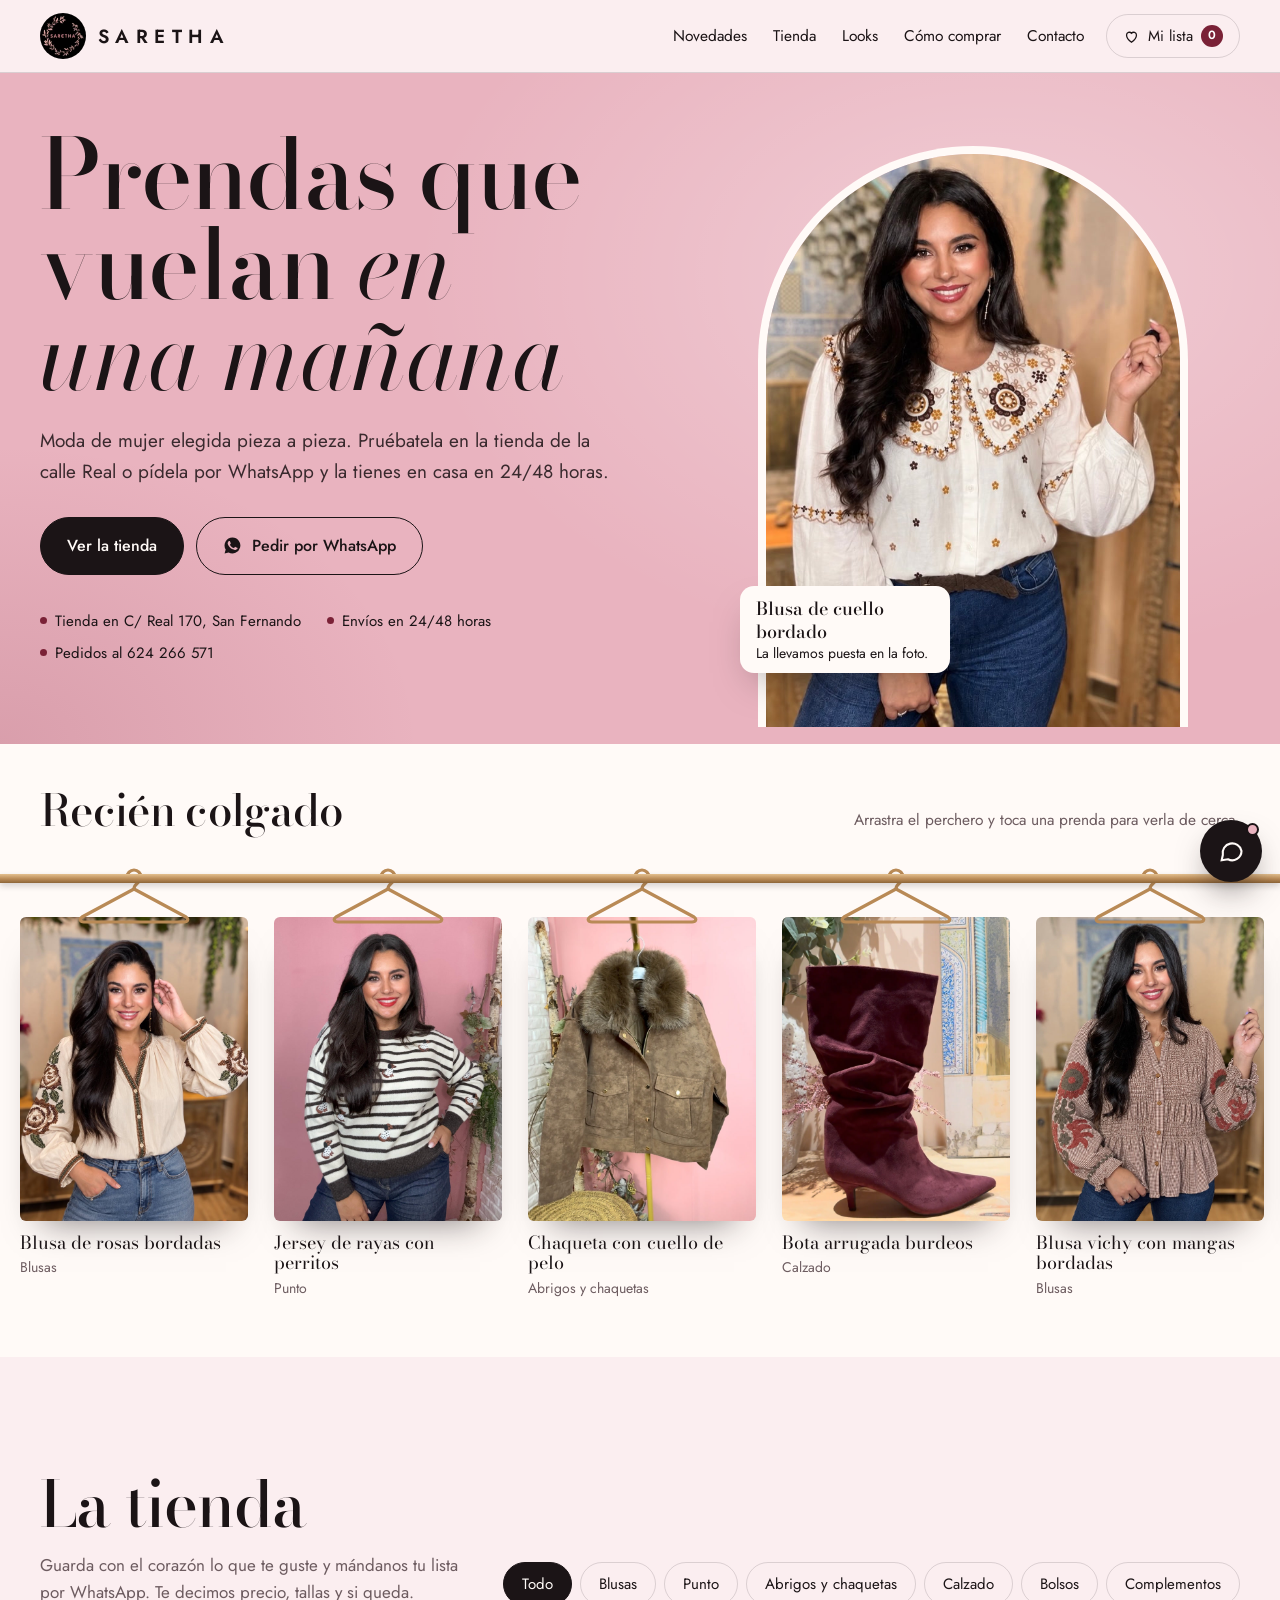
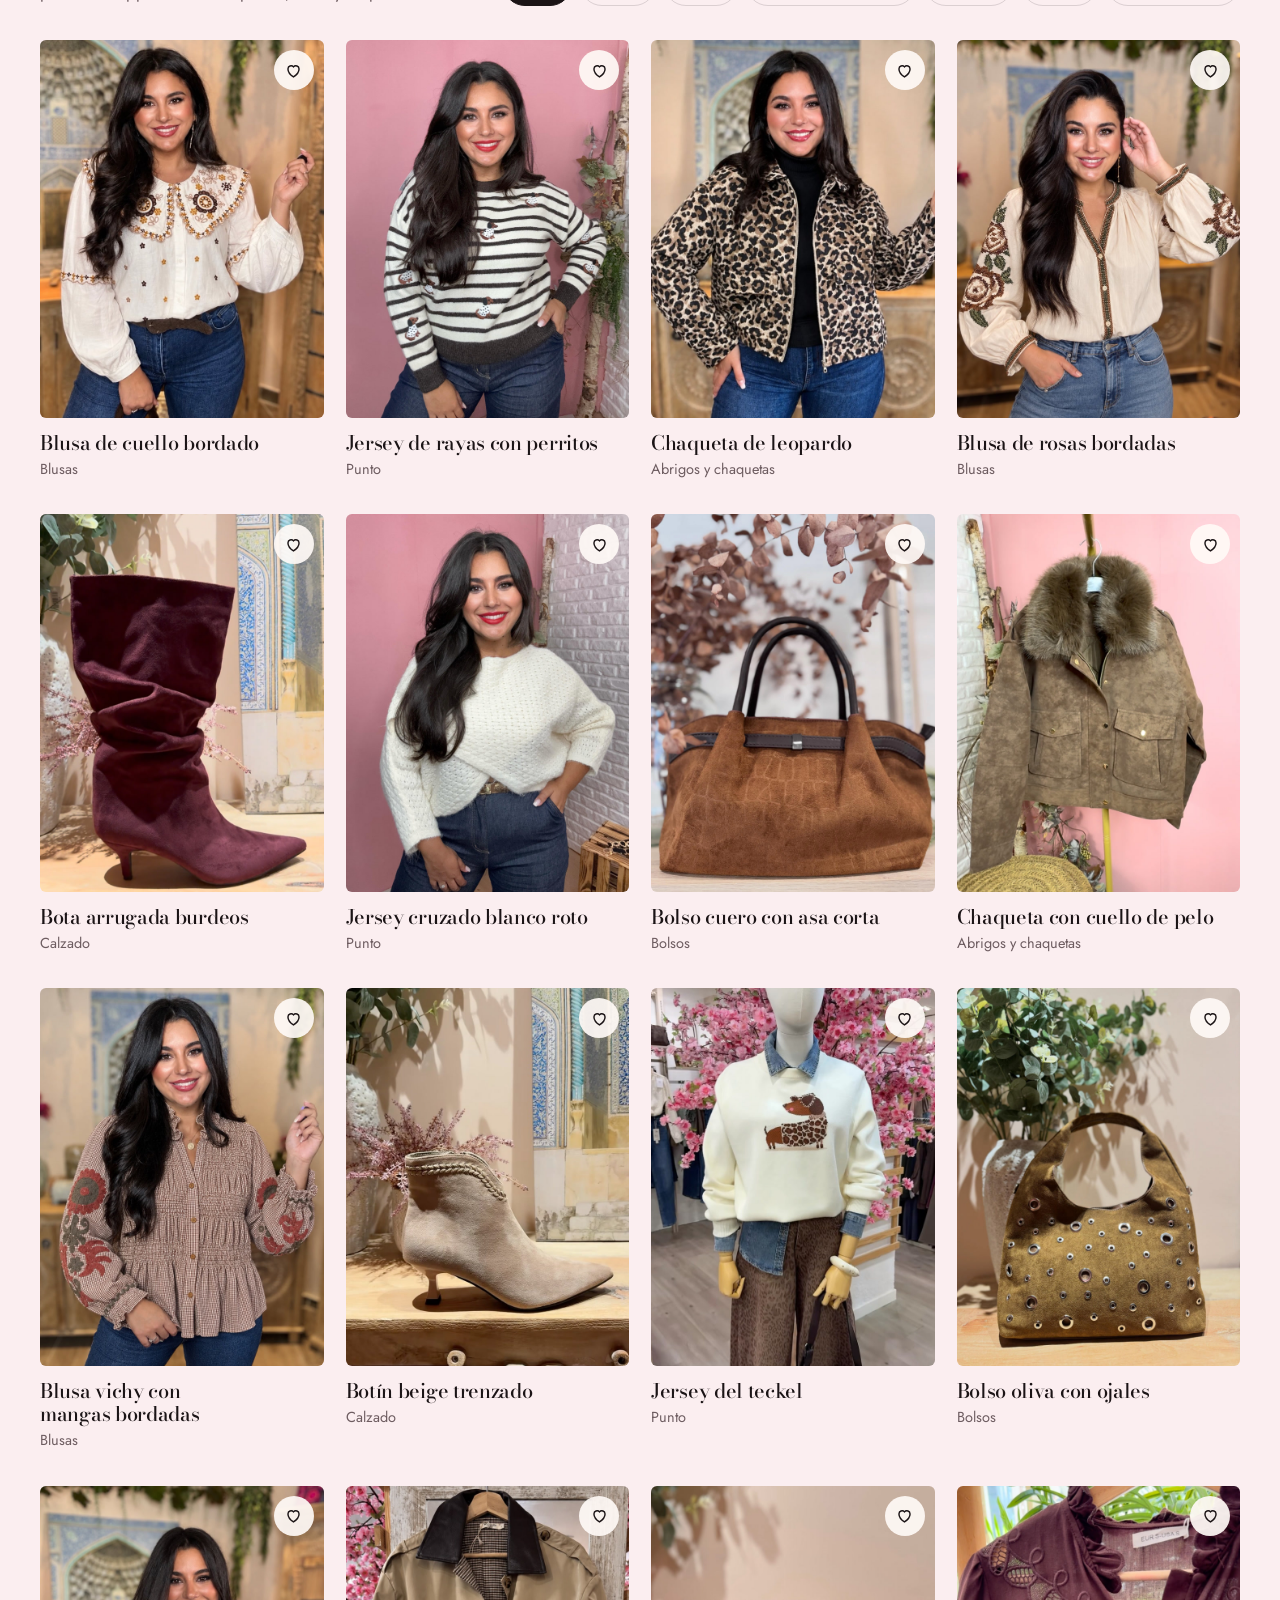
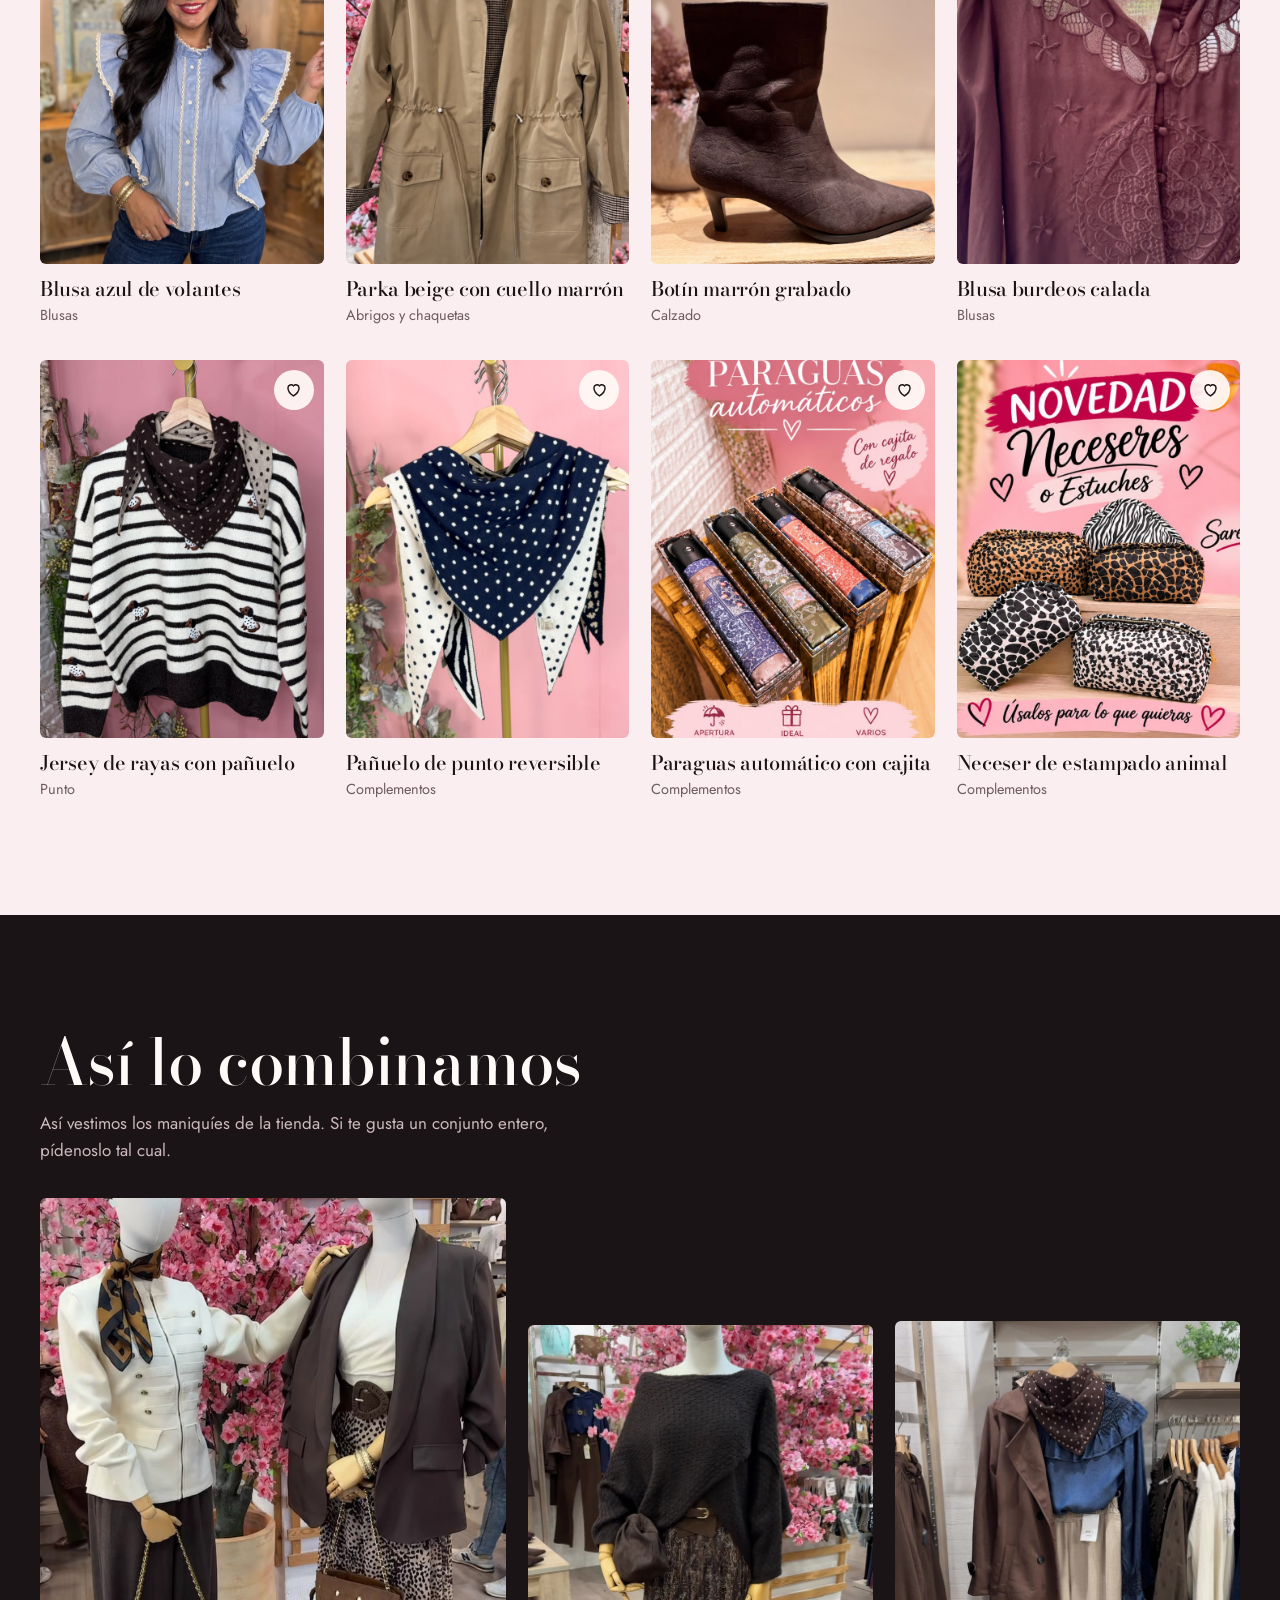
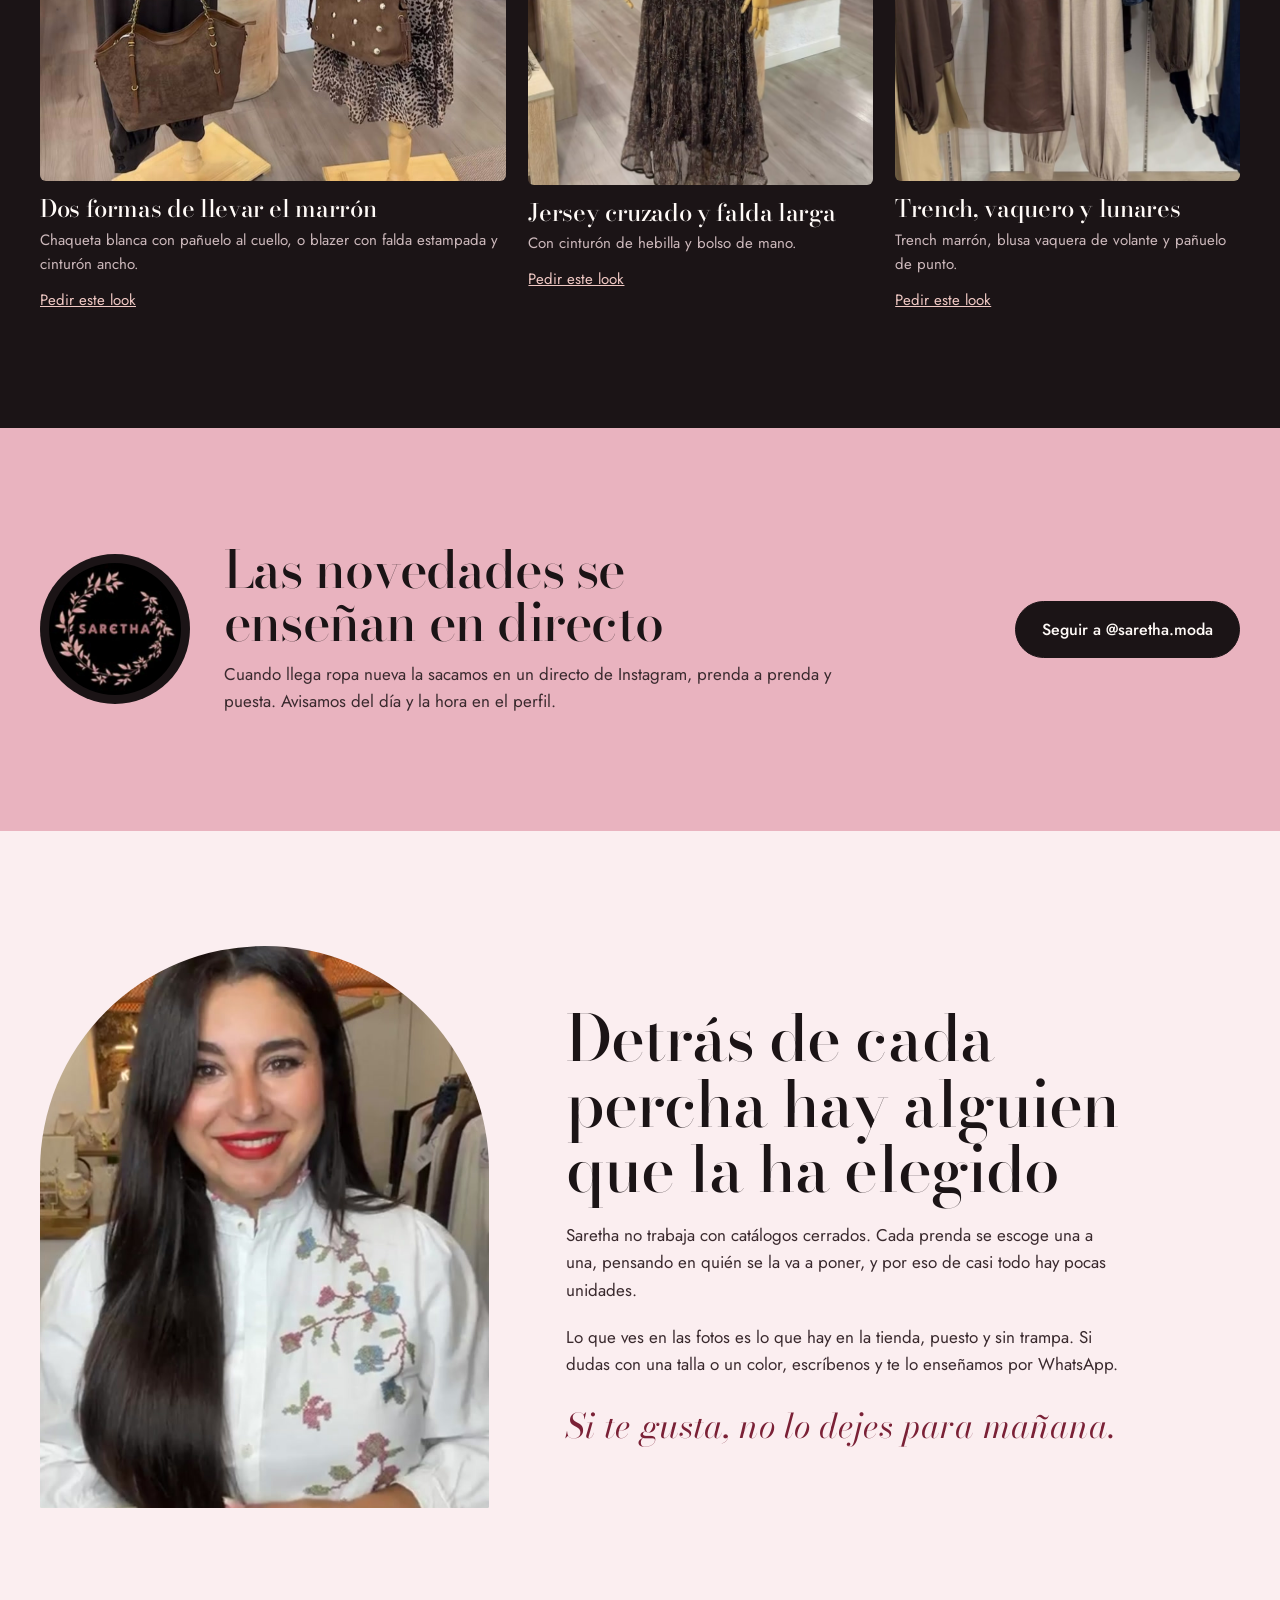
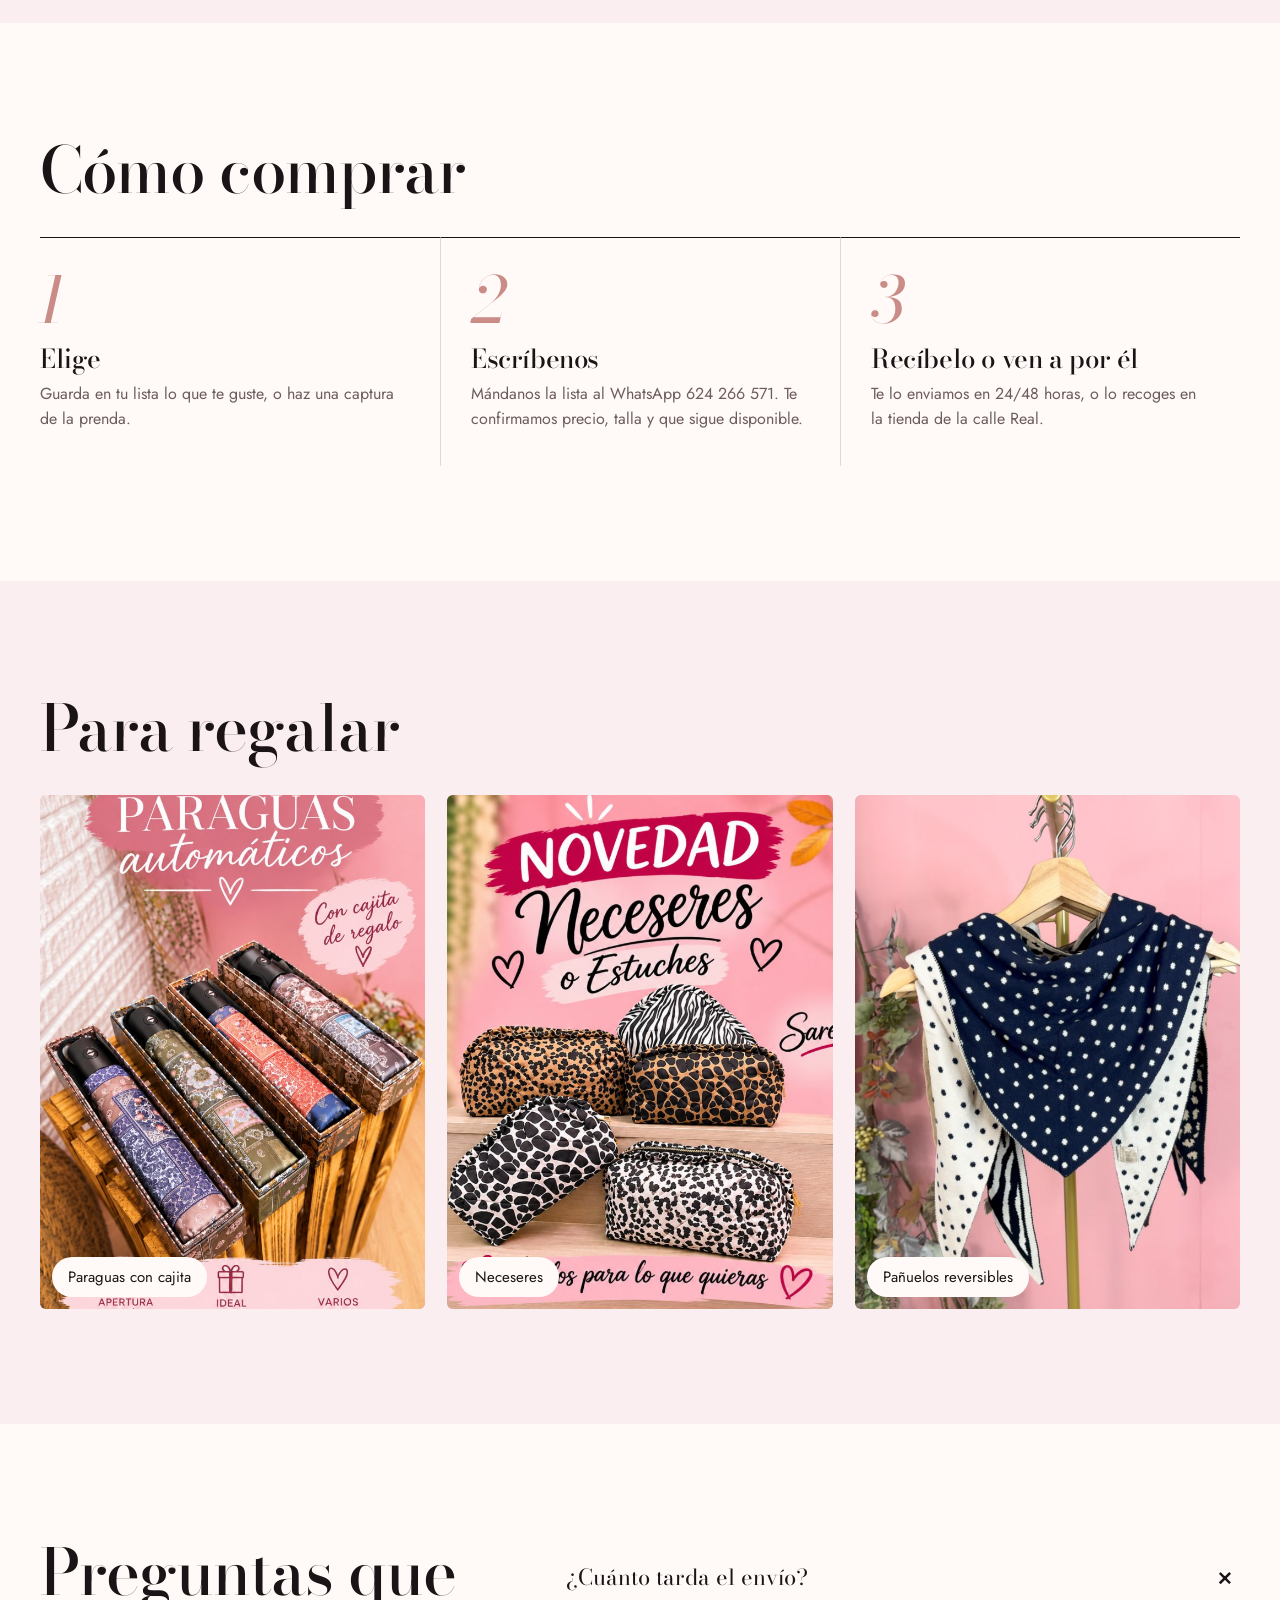
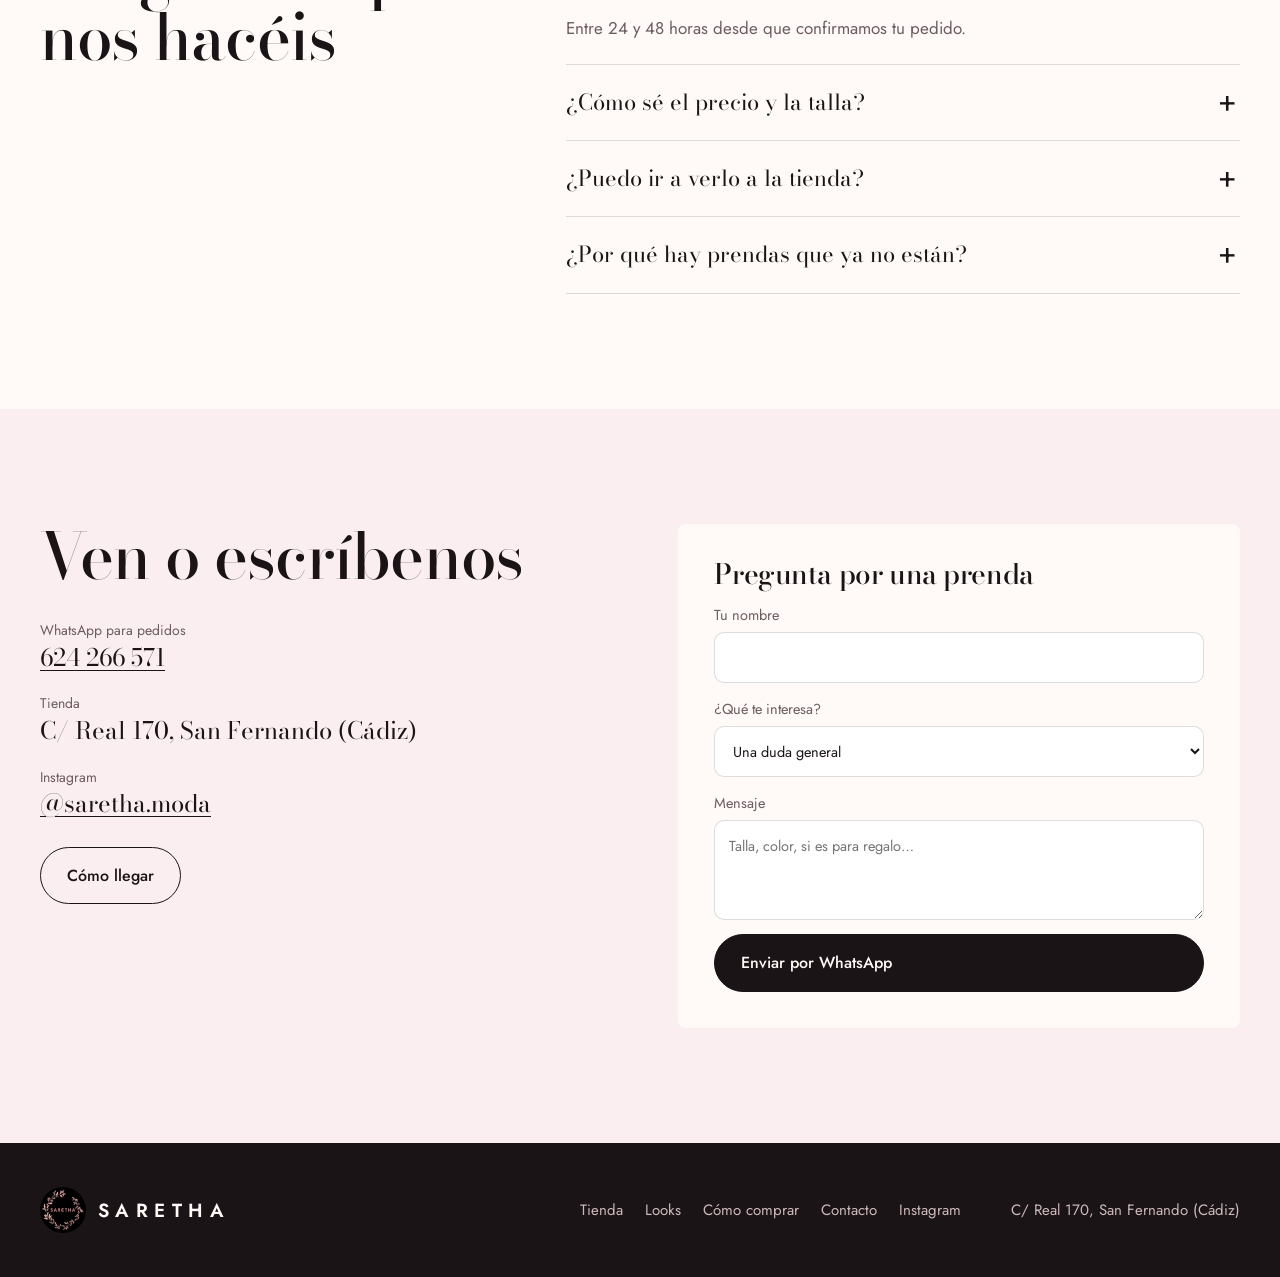
==== saretha-web/index.html @ 029d0f95 "Añadir versión definitiva de la web de Saretha para saretha.es Sin el aviso de prueba, con título, d" ====
<!doctype html>
<html lang="es">
<head>
<meta charset="utf-8">
<meta name="viewport" content="width=device-width,initial-scale=1,viewport-fit=cover">
<title>Saretha · Moda de mujer en San Fernando (Cádiz)</title>
<meta name="description" content="Moda de mujer elegida pieza a pieza. Tienda en C/ Real 170, San Fernando (Cádiz). Pide por WhatsApp al 624 266 571 y recíbelo en 24/48 horas.">
<link rel="canonical" href="https://saretha.es/">
<meta name="theme-color" content="#1b1416">
<link rel="icon" href="img/logo.jpg" type="image/jpeg">
<link rel="apple-touch-icon" href="img/logo.jpg">
<meta property="og:type" content="website">
<meta property="og:locale" content="es_ES">
<meta property="og:site_name" content="Saretha">
<meta property="og:title" content="Saretha · Moda de mujer en San Fernando">
<meta property="og:description" content="Prendas elegidas pieza a pieza. Pruébatelas en la calle Real o pídelas por WhatsApp.">
<meta property="og:url" content="https://saretha.es/">
<meta property="og:image" content="https://saretha.es/img/blusa-cuello-bordado.jpg">
<script type="application/ld+json">{"@context":"https://schema.org","@type":"ClothingStore","name":"Saretha","url":"https://saretha.es/","image":"https://saretha.es/img/logo.jpg","telephone":"+34624266571","address":{"@type":"PostalAddress","streetAddress":"Calle Real 170","addressLocality":"San Fernando","addressRegion":"Cádiz","addressCountry":"ES"},"sameAs":["https://www.instagram.com/saretha.moda/"]}</script>
<link rel="preconnect" href="https://fonts.googleapis.com"><link rel="preconnect" href="https://fonts.gstatic.com" crossorigin>
<link rel="stylesheet" href="https://fonts.googleapis.com/css2?family=Bodoni+Moda:ital,opsz,wght@0,6..96,400..800;1,6..96,400..800&family=Jost:wght@400;500;600&display=swap">
<style>
/* Concepto: la tienda es un perchero. Una barra dorada cruza la portada y las prendas cuelgan y se mecen; el resto de la página es quieto, rosa pared y tinta. */
:root{
  --pared:#e9b3bf;      /* el rosa de su pared de fotos */
  --polvo:#fbeef0;      /* fondo general */
  --marfil:#fffaf7;
  --tinta:#1b1416;      /* el negro de su logo */
  --oro:#b98a56;        /* barra y perchas doradas */
  --rosaoro:#c98c86;    /* las hojas del logo */
  --burdeos:#7a2136;    /* botas, blusas, pintalabios */
  --gris:#6d5c60;
  --linea:rgba(27,20,22,.14);
  --disp:"Bodoni Moda","Didot","Times New Roman",serif;
  --text:"Jost","Century Gothic","Trebuchet MS",sans-serif;
  --pad-l:max(20px,env(safe-area-inset-left,0px));--pad-r:max(20px,env(safe-area-inset-right,0px));
  color-scheme:light;
}
*{box-sizing:border-box}
[hidden]{display:none!important}
html{scroll-behavior:smooth}
body{margin:0;background:var(--polvo);color:var(--tinta);font:400 17px/1.6 var(--text);overflow-x:hidden}
body::before{content:"";position:fixed;inset:0 0 auto;height:env(safe-area-inset-top,0px);z-index:60;background:var(--tinta)}
img{display:block;max-width:100%;height:auto}
a{color:inherit}
button{font:inherit;color:inherit;cursor:pointer}
:focus-visible{outline:3px solid var(--burdeos);outline-offset:3px}
h1,h2,h3{font-family:var(--disp);font-weight:500;line-height:1.02;letter-spacing:-.015em;margin:0;text-wrap:balance}
h2{font-size:clamp(34px,5.2vw,64px)}
p{margin:0}
.w{max-width:1240px;margin:0 auto;padding-left:var(--pad-l);padding-right:var(--pad-r)}
.btn{display:inline-flex;align-items:center;gap:10px;padding:15px 26px;border-radius:999px;border:1.5px solid var(--tinta);background:var(--tinta);color:var(--marfil);text-decoration:none;font-weight:500;font-size:16px;transition:transform .2s,background .2s}
.btn:hover{transform:translateY(-2px);background:var(--burdeos);border-color:var(--burdeos)}
.btn.claro{background:transparent;color:var(--tinta)}
.btn.claro:hover{background:var(--tinta);color:var(--marfil);border-color:var(--tinta)}
.btn svg{width:19px;height:19px;flex:none}
.aviso{background:var(--tinta);color:#f3d9d6;font-size:13.5px;text-align:center;padding:8px var(--pad-r) 8px var(--pad-l)}
.aviso b{color:#fff;font-weight:500}

/* cabecera */
.cab{position:sticky;top:env(safe-area-inset-top,0px);z-index:50;background:rgba(251,238,240,.9);-webkit-backdrop-filter:blur(12px);backdrop-filter:blur(12px);border-bottom:1px solid var(--linea)}
.cab .w{display:flex;align-items:center;gap:22px;height:72px}
.marca{display:flex;align-items:center;gap:12px;text-decoration:none;margin-right:auto}
.marca img{width:46px;height:46px;border-radius:50%;object-fit:cover}
.marca span{font:600 19px var(--text);letter-spacing:.34em}
.cab nav{display:flex;gap:26px}
.cab nav a{text-decoration:none;font-size:15.5px;position:relative;padding:6px 0}
.cab nav a::after{content:"";position:absolute;left:0;right:100%;bottom:0;height:1.5px;background:var(--burdeos);transition:right .25s}
.cab nav a:hover::after{right:0}
.lista-btn{display:inline-flex;align-items:center;gap:8px;background:none;border:1.5px solid var(--linea);border-radius:999px;padding:9px 16px;font-size:15px}
.lista-btn b{display:inline-grid;place-items:center;min-width:22px;height:22px;border-radius:50%;background:var(--burdeos);color:#fff;font-size:12px;font-weight:600}
.lista-btn svg{width:17px;height:17px}
.menu-btn{display:none;background:none;border:0;padding:8px}
.menu-btn i{display:block;width:24px;height:2px;background:var(--tinta);margin:5px 0}

/* portada */
.portada{position:relative;background:var(--pared);overflow:hidden}
.portada::before{content:"";position:absolute;inset:0;background:radial-gradient(900px 600px at 78% 30%,rgba(255,255,255,.34),transparent 65%),radial-gradient(700px 500px at 0% 100%,rgba(122,33,54,.14),transparent 60%)}
.portada .w{position:relative;display:grid;grid-template-columns:1.08fr .92fr;gap:40px;align-items:end;padding-top:56px}
.portada h1{font-size:clamp(46px,7.6vw,112px);font-weight:500;line-height:.93}
.portada h1 em{font-style:italic;font-weight:400}
.portada .txt{padding-bottom:64px}
.portada .txt p{font-size:19px;max-width:30em;margin-top:26px;color:#3a2a2e}
.portada .acc{display:flex;flex-wrap:wrap;gap:12px;margin-top:30px}
.datos{display:flex;flex-wrap:wrap;gap:8px 26px;margin-top:34px;padding:0;list-style:none;font-size:15px}
.datos li{display:flex;align-items:center;gap:8px}
.datos li::before{content:"";width:7px;height:7px;border-radius:50%;background:var(--burdeos)}
.arco{position:relative;justify-self:center;width:min(100%,430px)}
.arco img{width:100%;aspect-ratio:700/945;object-fit:cover;border-radius:999px 999px 0 0;border:8px solid var(--marfil);border-bottom:0}
.arco figcaption{position:absolute;left:-18px;bottom:54px;background:var(--marfil);border-radius:14px;padding:11px 16px;font-size:14px;line-height:1.3;box-shadow:0 18px 40px -18px rgba(27,20,22,.5);max-width:210px}
.arco figcaption b{display:block;font-family:var(--disp);font-size:18px;font-weight:500}

/* el perchero */
.perchero{background:var(--marfil);padding-block:0 26px;position:relative}
.perchero h2{font-size:clamp(28px,3.6vw,44px)}
.perchero .tit{display:flex;justify-content:space-between;align-items:end;gap:20px;flex-wrap:wrap;padding-top:44px}
.perchero .tit p{color:var(--gris);font-size:15.5px}
.barra-wrap{position:relative;margin-top:26px}
.barra{position:absolute;left:0;right:0;top:15px;height:9px;background:linear-gradient(180deg,#e4c08f,#b98a56 55%,#8d6538);box-shadow:0 3px 6px rgba(27,20,22,.18);z-index:2}
.rail{display:flex;gap:26px;overflow-x:auto;padding:0 var(--pad-r) 30px var(--pad-l);scroll-snap-type:x proximity;scrollbar-width:none;cursor:grab;-webkit-overflow-scrolling:touch}
.rail::-webkit-scrollbar{display:none}
.rail.arr{cursor:grabbing;scroll-snap-type:none}
.cuelga{flex:none;width:228px;scroll-snap-align:center;transform-origin:50% 18px;transform:rotate(var(--k,0deg));transition:transform .5s cubic-bezier(.2,.9,.3,1.3)}
.cuelga .mece{transform-origin:50% 18px;animation:mece 5.5s ease-in-out infinite alternate}
.cuelga:nth-child(2n) .mece{animation-duration:6.4s;animation-delay:-2s}
.cuelga:nth-child(3n) .mece{animation-duration:4.8s;animation-delay:-3.4s}
@keyframes mece{from{transform:rotate(-1.5deg)}to{transform:rotate(1.5deg)}}
.cuelga svg{display:block;margin:0 auto;width:120px;height:66px;position:relative;z-index:3}
.cuelga button{display:block;width:100%;padding:0;border:0;background:none;text-align:left;margin-top:-8px}
.cuelga img{width:100%;aspect-ratio:3/4;object-fit:cover;border-radius:6px;box-shadow:0 22px 34px -22px rgba(27,20,22,.55);pointer-events:none}
.cuelga span{display:block;font-family:var(--disp);font-size:18px;line-height:1.15;margin-top:12px}
.cuelga small{color:var(--gris);font-size:14px}

/* secciones */
.sec{padding-block:clamp(64px,9vw,120px)}
.cabsec{display:grid;grid-template-columns:1fr auto;gap:20px 40px;align-items:end;margin-bottom:34px}
.cabsec p{color:var(--gris);max-width:34em;margin-top:14px}
.chips{display:flex;flex-wrap:wrap;gap:8px}
.chips button{border:1.5px solid var(--linea);background:transparent;border-radius:999px;padding:9px 18px;font-size:15px;transition:background .2s,color .2s}
.chips button[aria-pressed="true"]{background:var(--tinta);color:var(--marfil);border-color:var(--tinta)}
.grid{display:grid;grid-template-columns:repeat(4,1fr);gap:34px 22px}
.prenda{position:relative;min-width:0}
.prenda .foto{display:block;width:100%;padding:0;border:0;background:var(--pared);border-radius:6px;overflow:hidden}
.prenda img{width:100%;aspect-ratio:3/4;object-fit:cover;transition:transform .6s cubic-bezier(.2,.7,.2,1)}
.prenda .foto:hover img{transform:scale(1.045)}
.prenda h3{font-size:20px;margin-top:13px;line-height:1.15}
.prenda p{font-size:14.5px;color:var(--gris);margin-top:3px}
.cora{position:absolute;right:10px;top:10px;width:40px;height:40px;border-radius:50%;border:0;background:rgba(255,250,247,.92);display:grid;place-items:center;transition:transform .2s}
.cora:hover{transform:scale(1.1)}
.cora svg{width:19px;height:19px;fill:none;stroke:var(--tinta);stroke-width:1.8}
.cora[aria-pressed="true"] svg{fill:var(--burdeos);stroke:var(--burdeos)}
.cora.pop{animation:pop .4s}
@keyframes pop{40%{transform:scale(1.35)}}

.looks{background:var(--tinta);color:var(--marfil)}
.looks .cabsec p{color:#cdb9bc}
.looks-g{display:grid;grid-template-columns:1.15fr .85fr .85fr;gap:22px;align-items:end}
.look img{width:100%;aspect-ratio:3/4;object-fit:cover;border-radius:6px}
.look:first-child img{aspect-ratio:4/5}
.look{display:flex;flex-direction:column}.look div{min-height:128px}.look h3{font-size:24px;margin-top:16px}
.look p{color:#cdb9bc;font-size:15px;margin-top:6px}
.look a{display:inline-block;margin-top:12px;color:#f0c9c4;font-size:15px}

.directo{background:var(--pared)}
.directo .w{display:grid;grid-template-columns:auto 1fr auto;gap:34px;align-items:center}
.sello{width:150px;height:150px;border-radius:50%;background:var(--tinta);display:grid;place-items:center;flex:none}
.sello img{width:132px;height:132px;border-radius:50%;object-fit:cover}
.directo h2{font-size:clamp(30px,4.2vw,52px)}
.directo p{margin-top:12px;max-width:36em;color:#3a2a2e}

.ella .w{display:grid;grid-template-columns:.8fr 1.2fr;gap:clamp(30px,6vw,90px);align-items:center}
.ella img{width:100%;aspect-ratio:4/5;object-fit:cover;object-position:50% 20%;border-radius:999px 999px 6px 6px}
.ella p{margin-top:20px;color:#3a2a2e;max-width:33em}
.ella .lema{margin:28px 0 0;max-width:none;font:italic 400 clamp(24px,3vw,34px)/1.2 var(--disp);color:var(--burdeos)}

.pasos{background:var(--marfil)}
.pasos ol{list-style:none;margin:0;padding:0;display:grid;grid-template-columns:repeat(3,1fr);gap:0}
.pasos li{padding:30px 30px 34px 0;border-top:1.5px solid var(--tinta);counter-increment:p}
.pasos li+li{padding-left:30px;border-left:1px solid var(--linea)}
.pasos li::before{content:counter(p);font:italic 400 64px/1 var(--disp);color:var(--rosaoro)}
.pasos h3{font-size:26px;margin-top:14px}
.pasos p{color:var(--gris);margin-top:8px;font-size:16px}

.regalo .w{display:grid;grid-template-columns:1fr 1fr 1fr;gap:22px}
.regalo .t{grid-column:1/-1;margin-bottom:12px}
.reg{position:relative;border-radius:6px;overflow:hidden;padding:0;border:0;background:var(--pared);text-align:left}
.reg img{width:100%;aspect-ratio:3/4;object-fit:cover}
.reg span{position:absolute;left:12px;bottom:12px;background:var(--marfil);border-radius:999px;padding:8px 16px;font-size:15px}

.faq{background:var(--marfil)}
.faq .w{display:grid;grid-template-columns:.8fr 1.2fr;gap:clamp(30px,6vw,90px)}
details{border-bottom:1px solid var(--linea)}
summary{list-style:none;cursor:pointer;padding:20px 40px 20px 0;font-family:var(--disp);font-size:22px;position:relative}
summary::-webkit-details-marker{display:none}
summary::after{content:"+";position:absolute;right:4px;top:14px;font:400 30px var(--text);transition:transform .25s}
details[open] summary::after{transform:rotate(45deg)}
details p{padding:0 40px 22px 0;color:var(--gris)}

.contacto .w{display:grid;grid-template-columns:1fr 1fr;gap:clamp(30px,6vw,80px)}
.contacto dl{margin:30px 0 0;display:grid;gap:20px}
.contacto dt{font-size:14px;color:var(--gris)}
.contacto dd{margin:2px 0 0;font-family:var(--disp);font-size:24px;line-height:1.2}
.contacto dd a{text-decoration-thickness:1px;text-underline-offset:4px}
.form{background:var(--marfil);border-radius:8px;padding:clamp(22px,3vw,36px);display:grid;gap:14px;align-content:start}
.form h3{font-size:28px}
.form label{font-size:14.5px;color:var(--gris);display:grid;gap:6px}
.form input,.form textarea,.form select{font:inherit;color:var(--tinta);background:#fff;border:1.5px solid var(--linea);border-radius:10px;padding:13px 14px;width:100%}
.form textarea{min-height:100px;resize:vertical}

.pie{background:var(--tinta);color:#cdb9bc;font-size:15px;padding-block:44px}
.pie .w{display:flex;flex-wrap:wrap;gap:20px 50px;align-items:center;justify-content:space-between}
.pie .marca span{color:var(--marfil)}
.pie a{text-decoration:none}.pie a:hover{color:#fff}
.pie nav{display:flex;flex-wrap:wrap;gap:8px 22px}

/* ficha y lista */
dialog{border:0;padding:0;background:var(--marfil);color:var(--tinta);border-radius:10px;max-width:min(940px,calc(100vw - 28px));width:100%;max-height:calc(100dvh - 28px)}
dialog::backdrop{background:rgba(27,20,22,.62)}
.ficha{display:grid;grid-template-columns:1fr 1fr}
.ficha img{width:100%;height:100%;max-height:calc(100dvh - 28px);object-fit:cover;border-radius:10px 0 0 10px}
.ficha .info{padding:clamp(22px,3.4vw,44px);display:flex;flex-direction:column;gap:14px;overflow:auto}
.ficha .cat{font-size:14.5px;color:var(--burdeos)}
.ficha h3{font-size:clamp(28px,3.4vw,40px)}
.ficha .nota{font-size:15px;color:var(--gris);border-top:1px solid var(--linea);padding-top:14px}
.ficha .acc{display:flex;flex-wrap:wrap;gap:10px;margin-top:auto;padding-top:10px}
.cerrar{position:absolute;right:12px;top:12px;width:42px;height:42px;border-radius:50%;border:0;background:rgba(255,250,247,.95);font-size:24px;line-height:1;z-index:2}
#lista{max-width:min(520px,calc(100vw - 28px))}
#lista .in{padding:28px}
#lista h3{font-size:32px}
#lista ul{list-style:none;margin:20px 0;padding:0;display:grid;gap:12px}
#lista li{display:grid;grid-template-columns:64px 1fr auto;gap:14px;align-items:center}
#lista li img{width:64px;height:84px;object-fit:cover;border-radius:5px}
#lista li b{font-family:var(--disp);font-weight:500;font-size:18px;line-height:1.15}
#lista li button{background:none;border:0;color:var(--gris);font-size:14px;text-decoration:underline}
#lista .vacia{color:var(--gris);margin:18px 0}

/* asistente */
.flot{position:fixed;right:calc(18px + env(safe-area-inset-right,0px));bottom:calc(18px + env(safe-area-inset-bottom,0px));z-index:70;width:62px;height:62px;border-radius:50%;border:0;background:var(--tinta);color:var(--marfil);display:grid;place-items:center;box-shadow:0 16px 34px -12px rgba(27,20,22,.7)}
.flot svg{width:28px;height:28px}
.flot i{position:absolute;right:3px;top:3px;width:13px;height:13px;border-radius:50%;background:var(--pared);border:2px solid var(--tinta)}
.chat{position:fixed;right:calc(18px + env(safe-area-inset-right,0px));bottom:calc(92px + env(safe-area-inset-bottom,0px));z-index:71;width:370px;max-width:calc(100vw - 28px);height:min(560px,calc(100dvh - 120px));background:var(--marfil);border-radius:16px;box-shadow:0 30px 70px -20px rgba(27,20,22,.6);display:flex;flex-direction:column;overflow:hidden}
.chat header{background:var(--tinta);color:var(--marfil);padding:14px 16px;display:flex;align-items:center;gap:12px}
.chat header img{width:40px;height:40px;border-radius:50%}
.chat header b{display:block;font-weight:500}.chat header small{color:#cdb9bc;font-size:13px}
.chat header button{margin-left:auto;background:none;border:0;color:#fff;font-size:26px;line-height:1}
.msgs{flex:1;overflow:auto;padding:16px;display:flex;flex-direction:column;gap:10px;font-size:15.5px}
.m{max-width:86%;padding:10px 14px;border-radius:16px;line-height:1.45;white-space:pre-line}
.m.bot{background:#f6e3e6;border-bottom-left-radius:4px;align-self:flex-start}
.m.yo{background:var(--tinta);color:var(--marfil);border-bottom-right-radius:4px;align-self:flex-end}
.m a{color:var(--burdeos);font-weight:500}
.rap{display:flex;flex-wrap:wrap;gap:6px}
.rap button{border:1.5px solid var(--linea);background:#fff;border-radius:999px;padding:7px 13px;font-size:14px}
.esc i{display:inline-block;width:6px;height:6px;border-radius:50%;background:var(--gris);margin-right:3px;animation:esc 1s infinite}
.esc i:nth-child(2){animation-delay:.15s}.esc i:nth-child(3){animation-delay:.3s}
@keyframes esc{50%{opacity:.25;transform:translateY(-3px)}}
.chat form{display:flex;gap:8px;padding:12px;border-top:1px solid var(--linea)}
.chat input{flex:1;min-width:0;font:inherit;border:1.5px solid var(--linea);border-radius:999px;padding:11px 16px;background:#fff;color:var(--tinta)}
.chat form button{border:0;background:var(--tinta);color:#fff;border-radius:50%;width:44px;height:44px;flex:none}

@media (max-width:1000px){
  .grid{grid-template-columns:repeat(3,1fr)}
  .cab nav{display:none;position:absolute;left:0;right:0;top:72px;background:var(--polvo);flex-direction:column;gap:0;border-bottom:1px solid var(--linea)}
  .cab nav.ab{display:flex}
  .cab nav a{padding:15px var(--pad-l);border-top:1px solid var(--linea)}
  .cab nav a::after{display:none}
  .menu-btn{display:block}
  .looks-g{grid-template-columns:1fr 1fr}.look:first-child{grid-column:1/-1}.look:first-child img{aspect-ratio:16/11;object-position:50% 20%}
}
@media (max-width:760px){
  body{font-size:16px}
  .cab .w{gap:10px;height:64px}.cab nav{top:64px}
  .marca span{font-size:16px;letter-spacing:.26em}.marca img{width:40px;height:40px}
  .lista-btn{padding:8px 12px}.lista-btn em{display:none}
  .portada .w{grid-template-columns:1fr;gap:26px;padding-top:36px}
  .portada .txt{padding-bottom:0}
  .arco{width:min(86%,340px)}.arco figcaption{left:-8px;bottom:26px}
  .cabsec{grid-template-columns:1fr}
  .grid{grid-template-columns:repeat(2,1fr);gap:26px 14px}
  .prenda h3{font-size:17px}
  .cuelga{width:190px}
  .directo .w,.ella .w,.faq .w,.contacto .w{grid-template-columns:1fr}
  .sello{width:110px;height:110px}.sello img{width:96px;height:96px}
  .pasos ol{grid-template-columns:1fr}.pasos li+li{padding-left:0;border-left:0}
  .regalo .w{grid-template-columns:1fr 1fr}.regalo .reg:last-child{grid-column:1/-1}.regalo .reg:last-child img{aspect-ratio:16/11}
  .ficha{grid-template-columns:1fr}.ficha img{border-radius:10px 10px 0 0;max-height:46dvh}
  .looks-g{grid-template-columns:1fr}
}
@media (prefers-reduced-motion:reduce){*{animation:none!important;transition:none!important;scroll-behavior:auto!important}}
</style>
</head>
<body>


<header class="cab">
  <div class="w">
    <a class="marca" href="#inicio"><img src="img/logo.jpg" alt="Logo de Saretha" width="46" height="46"><span>SARETHA</span></a>
    <nav id="nav">
      <a href="#perchero">Novedades</a><a href="#tienda">Tienda</a><a href="#looks">Looks</a><a href="#comprar">Cómo comprar</a><a href="#contacto">Contacto</a>
    </nav>
    <button class="lista-btn" id="abreLista" type="button" aria-label="Abrir mi lista"><svg viewBox="0 0 24 24" fill="none" stroke="currentColor" stroke-width="1.8"><path d="M12 20s-7-4.4-7-10a4 4 0 0 1 7-2.6A4 4 0 0 1 19 10c0 5.600-7 10-7 10Z"/></svg><em style="font-style:normal">Mi lista</em><b id="nLista">0</b></button>
    <button class="menu-btn" id="menuBtn" type="button" aria-label="Abrir menú"><i></i><i></i><i></i></button>
  </div>
</header>

<main id="inicio">
<section class="portada">
  <div class="w">
    <div class="txt">
      <h1>Prendas que vuelan <em>en una mañana</em></h1>
      <p>Moda de mujer elegida pieza a pieza. Pruébatela en la tienda de la calle Real o pídela por WhatsApp y la tienes en casa en 24/48 horas.</p>
      <div class="acc">
        <a class="btn" href="#tienda">Ver la tienda</a>
        <a class="btn claro" data-wa="Hola Saretha, vengo de la web y quiero hacer un pedido." href="#"><svg viewBox="0 0 24 24" fill="currentColor"><path d="M12 2a10 10 0 0 0-8.600 15.100L2 22l5-1.300A10 10 0 1 0 12 2Zm5.800 14.200c-.2.700-1.400 1.300-2 1.400-.5 0-1.100.2-3.600-.8-3-1.200-5-4.300-5.100-4.500-.2-.2-1.200-1.600-1.200-3s.800-2.200 1-2.500c.3-.3.600-.4.800-.4h.600c.2 0 .4 0 .6.500l.9 2.100c.1.200.1.400 0 .6l-.4.6-.4.5c-.2.2-.3.4-.1.7.2.300.8 1.400 1.800 2.200 1.200 1.100 2.300 1.400 2.600 1.600.3.100.5.100.7-.1l1-1.200c.2-.3.4-.2.7-.1l2 1c.3.100.5.200.6.300.1.200.1.800-.1 1.500Z"/></svg>Pedir por WhatsApp</a>
      </div>
      <ul class="datos"><li>Tienda en C/ Real 170, San Fernando</li><li>Envíos en 24/48 horas</li><li>Pedidos al 624 266 571</li></ul>
    </div>
    <figure class="arco">
      <img src="img/blusa-cuello-bordado.jpg" alt="Blusa blanca con cuello grande bordado, con vaqueros" width="700" height="945">
      <figcaption><b>Blusa de cuello bordado</b>La llevamos puesta en la foto.</figcaption>
    </figure>
  </div>
</section>

<section class="perchero" id="perchero">
  <div class="w tit">
    <h2>Recién colgado</h2>
    <p>Arrastra el perchero y toca una prenda para verla de cerca.</p>
  </div>
  <div class="barra-wrap">
    <div class="barra" aria-hidden="true"></div>
    <div class="rail" id="rail"></div>
  </div>
</section>

<section class="sec" id="tienda">
  <div class="w">
    <div class="cabsec">
      <div><h2>La tienda</h2><p>Guarda con el corazón lo que te guste y mándanos tu lista por WhatsApp. Te decimos precio, tallas y si queda.</p></div>
      <div class="chips" id="chips" role="group" aria-label="Filtrar por tipo de prenda"></div>
    </div>
    <div class="grid" id="grid"></div>
  </div>
</section>

<section class="sec looks" id="looks">
  <div class="w">
    <div class="cabsec"><div><h2>Así lo combinamos</h2><p>Así vestimos los maniquíes de la tienda. Si te gusta un conjunto entero, pídenoslo tal cual.</p></div></div>
    <div class="looks-g">
      <article class="look"><img src="img/maniquies.jpg" alt="Dos maniquíes: chaqueta blanca con pañuelo y bolso marrón, y blazer oscura con falda de lunares" loading="lazy"><div><h3>Dos formas de llevar el marrón</h3><p>Chaqueta blanca con pañuelo al cuello, o blazer con falda estampada y cinturón ancho.</p><a data-wa="Hola Saretha, me gusta el look de los dos maniquíes con bolsos marrones. ¿Me dais precio y tallas?" href="#">Pedir este look</a></div></article>
      <article class="look"><img src="img/look-negro.jpg" alt="Maniquí con jersey negro cruzado, cinturón y falda larga estampada" loading="lazy"><div><h3>Jersey cruzado y falda larga</h3><p>Con cinturón de hebilla y bolso de mano.</p><a data-wa="Hola Saretha, me gusta el look del jersey negro cruzado con falda larga. ¿Me dais precio y tallas?" href="#">Pedir este look</a></div></article>
      <article class="look"><img src="img/look-trench.jpg" alt="Percha con trench marrón, blusa vaquera, pañuelo de lunares y pantalón beige" loading="lazy"><div><h3>Trench, vaquero y lunares</h3><p>Trench marrón, blusa vaquera de volante y pañuelo de punto.</p><a data-wa="Hola Saretha, me gusta el look del trench marrón con la blusa vaquera. ¿Me dais precio y tallas?" href="#">Pedir este look</a></div></article>
    </div>
  </div>
</section>

<section class="sec directo">
  <div class="w">
    <div class="sello"><img src="img/logo.jpg" alt="" width="132" height="132"></div>
    <div><h2>Las novedades se enseñan en directo</h2><p>Cuando llega ropa nueva la sacamos en un directo de Instagram, prenda a prenda y puesta. Avisamos del día y la hora en el perfil.</p></div>
    <a class="btn" href="https://www.instagram.com/saretha.moda/" target="_blank" rel="noopener">Seguir a @saretha.moda</a>
  </div>
</section>

<section class="sec ella">
  <div class="w">
    <img src="img/ella-tienda.jpg" alt="La dueña de Saretha en la tienda, con una camisa blanca bordada" loading="lazy">
    <div>
      <h2>Detrás de cada percha hay alguien que la ha elegido</h2>
      <p>Saretha no trabaja con catálogos cerrados. Cada prenda se escoge una a una, pensando en quién se la va a poner, y por eso de casi todo hay pocas unidades.</p>
      <p>Lo que ves en las fotos es lo que hay en la tienda, puesto y sin trampa. Si dudas con una talla o un color, escríbenos y te lo enseñamos por WhatsApp.</p>
      <p class="lema">Si te gusta, no lo dejes para mañana.</p>
    </div>
  </div>
</section>

<section class="sec pasos" id="comprar">
  <div class="w">
    <div class="cabsec"><div><h2>Cómo comprar</h2></div></div>
    <ol>
      <li><h3>Elige</h3><p>Guarda en tu lista lo que te guste, o haz una captura de la prenda.</p></li>
      <li><h3>Escríbenos</h3><p>Mándanos la lista al WhatsApp 624 266 571. Te confirmamos precio, talla y que sigue disponible.</p></li>
      <li><h3>Recíbelo o ven a por él</h3><p>Te lo enviamos en 24/48 horas, o lo recoges en la tienda de la calle Real.</p></li>
    </ol>
  </div>
</section>

<section class="sec regalo">
  <div class="w">
    <div class="t"><h2>Para regalar</h2></div>
    <button class="reg" type="button" data-p="paraguas"><img src="img/paraguas.jpg" alt="Paraguas automáticos estampados, cada uno en su cajita" loading="lazy"><span>Paraguas con cajita</span></button>
    <button class="reg" type="button" data-p="neceseres"><img src="img/neceseres.jpg" alt="Neceseres acolchados con estampado animal" loading="lazy"><span>Neceseres</span></button>
    <button class="reg" type="button" data-p="panuelo-lunares"><img src="img/panuelo-lunares.jpg" alt="Pañuelo de punto reversible de lunares en una percha" loading="lazy"><span>Pañuelos reversibles</span></button>
  </div>
</section>

<section class="sec faq">
  <div class="w">
    <h2>Preguntas que nos hacéis</h2>
    <div>
      <details open><summary>¿Cuánto tarda el envío?</summary><p>Entre 24 y 48 horas desde que confirmamos tu pedido.</p></details>
      <details><summary>¿Cómo sé el precio y la talla?</summary><p>Escríbenos por WhatsApp con la prenda que te gusta. Te decimos el precio, las tallas que quedan y cómo talla.</p></details>
      <details><summary>¿Puedo ir a verlo a la tienda?</summary><p>Sí. Estamos en la calle Real 170, en San Fernando (Cádiz). Si vienes a por algo concreto, escríbenos antes para confirmar que sigue disponible.</p></details>
      <details><summary>¿Por qué hay prendas que ya no están?</summary><p>Traemos pocas unidades de cada modelo. Cuando se acaban, salen de la web.</p></details>
    </div>
  </div>
</section>

<section class="sec contacto" id="contacto">
  <div class="w">
    <div>
      <h2>Ven o escríbenos</h2>
      <dl>
        <div><dt>WhatsApp para pedidos</dt><dd><a data-wa="Hola Saretha, vengo de la web." href="#">624 266 571</a></dd></div>
        <div><dt>Tienda</dt><dd>C/ Real 170, San Fernando (Cádiz)</dd></div>
        <div><dt>Instagram</dt><dd><a href="https://www.instagram.com/saretha.moda/" target="_blank" rel="noopener">@saretha.moda</a></dd></div>
      </dl>
      <p style="margin-top:28px"><a class="btn claro" href="https://www.google.com/maps/search/?api=1&query=Calle+Real+170+San+Fernando+C%C3%A1diz" target="_blank" rel="noopener">Cómo llegar</a></p>
    </div>
    <form class="form" id="form">
      <h3>Pregunta por una prenda</h3>
      <label for="f-nombre">Tu nombre<input id="f-nombre" autocomplete="given-name" required></label>
      <label for="f-prenda">¿Qué te interesa?<select id="f-prenda"></select></label>
      <label for="f-msg">Mensaje<textarea id="f-msg" placeholder="Talla, color, si es para regalo…"></textarea></label>
      <button class="btn" type="submit">Enviar por WhatsApp</button>
    </form>
  </div>
</section>
</main>

<footer class="pie">
  <div class="w">
    <a class="marca" href="#inicio"><img src="img/logo.jpg" alt="" width="46" height="46"><span>SARETHA</span></a>
    <nav><a href="#tienda">Tienda</a><a href="#looks">Looks</a><a href="#comprar">Cómo comprar</a><a href="#contacto">Contacto</a><a href="https://www.instagram.com/saretha.moda/" target="_blank" rel="noopener">Instagram</a></nav>
    <span>C/ Real 170, San Fernando (Cádiz)</span>
  </div>
</footer>

<dialog id="ficha" aria-labelledby="fNombre"><button class="cerrar" type="button" data-cierra aria-label="Cerrar">×</button>
  <div class="ficha"><img id="fImg" alt=""><div class="info"><span class="cat" id="fCat"></span><h3 id="fNombre"></h3><p id="fDesc"></p><p class="nota">Precio y tallas: te los decimos al momento por WhatsApp. Envío en 24/48 horas o recogida en tienda.</p><div class="acc"><a class="btn" id="fWa" href="#" target="_blank" rel="noopener">Pedir por WhatsApp</a><button class="btn claro" id="fLista" type="button">Guardar en mi lista</button></div></div></div>
</dialog>

<dialog id="lista" aria-labelledby="lTit"><button class="cerrar" type="button" data-cierra aria-label="Cerrar">×</button>
  <div class="in"><h3 id="lTit">Mi lista</h3><p class="vacia" id="lVacia">Aún no has guardado nada. Toca el corazón de una prenda y aparecerá aquí.</p><ul id="lUl"></ul><a class="btn" id="lWa" href="#" target="_blank" rel="noopener">Enviar mi lista por WhatsApp</a></div>
</dialog>

<button class="flot" id="flot" type="button" aria-label="Abrir el asistente"><i></i><svg viewBox="0 0 24 24" fill="none" stroke="currentColor" stroke-width="1.8"><path d="M21 12a8 8 0 0 1-11.600 7.100L4 20l1-4.600A8 8 0 1 1 21 12Z"/></svg></button>
<div class="chat" id="chat" role="dialog" aria-label="Asistente de Saretha" hidden>
  <header><img src="img/logo.jpg" alt=""><div><b>Saretha</b><small>Asistente de la tienda</small></div><button type="button" id="chatX" aria-label="Cerrar">×</button></header>
  <div class="msgs" id="msgs"></div>
  <form id="chatF"><input id="chatIn" autocomplete="off" placeholder="Escribe tu pregunta" aria-label="Tu pregunta"><button aria-label="Enviar"><svg width="18" height="18" viewBox="0 0 24 24" fill="currentColor"><path d="M3 20.500 21 12 3 3.500v6.600l12 1.900-12 1.900z"/></svg></button></form>
</div>

<script>
const TEL='34624266571', WA=t=>'https://wa.me/'+TEL+'?text='+encodeURIComponent(t);
const CATS=['Todo','Blusas','Punto','Abrigos y chaquetas','Calzado','Bolsos','Complementos'];
const P=[
 {id:'blusa-cuello-bordado',n:'Blusa de cuello bordado',c:'Blusas',d:'Blusa blanca de manga abullonada con un cuello grande bordado en tonos mostaza y marrón, y florecitas por todo el cuerpo.',alt:'Blusa blanca con cuello grande bordado'},
 {id:'jersey-rayas',n:'Jersey de rayas con perritos',c:'Punto',d:'Jersey de punto a rayas con perritos bordados y los puños y el bajo en marrón.',alt:'Jersey de rayas con perritos bordados'},
 {id:'chaqueta-leopardo',n:'Chaqueta de leopardo',c:'Abrigos y chaquetas',d:'Chaqueta corta con estampado de leopardo, cremallera y bolsillos de solapa. En la foto, con cuello vuelto negro y vaqueros.',alt:'Chaqueta corta de leopardo'},
 {id:'blusa-rosas',n:'Blusa de rosas bordadas',c:'Blusas',d:'Blusa color crema con rosas bordadas en las mangas y ribete a juego en el escote y los puños.',alt:'Blusa crema con rosas bordadas en las mangas'},
 {id:'bota-burdeos',n:'Bota arrugada burdeos',c:'Calzado',d:'Bota de caña arrugada en color burdeos, con punta fina y tacón bajo.',alt:'Bota burdeos de caña arrugada'},
 {id:'jersey-blanco',n:'Jersey cruzado blanco roto',c:'Punto',d:'Jersey de punto calado en blanco roto, con el delantero cruzado.',alt:'Jersey cruzado de punto blanco roto'},
 {id:'bolso-ante',n:'Bolso cuero con asa corta',c:'Bolsos',d:'Bolso de mano en tono cuero con grabado, asas cortas y tira de cierre en marrón oscuro.',alt:'Bolso de mano color cuero'},
 {id:'chaqueta-pelo',n:'Chaqueta con cuello de pelo',c:'Abrigos y chaquetas',d:'Chaqueta en tono topo con cuello de pelo, corchetes dorados y dos bolsillos delanteros.',alt:'Chaqueta color topo con cuello de pelo'},
 {id:'blusa-vichy',n:'Blusa vichy con mangas bordadas',c:'Blusas',d:'Blusa de cuadritos vichy con el cuerpo fruncido, volante en el bajo y flores bordadas en las mangas.',alt:'Blusa de cuadros vichy con flores bordadas en las mangas'},
 {id:'botin-beige',n:'Botín beige trenzado',c:'Calzado',d:'Botín beige de punta fina y tacón bajo, con un cordón trenzado en el borde.',alt:'Botín beige con trenzado en el borde'},
 {id:'jersey-teckel',n:'Jersey del teckel',c:'Punto',d:'Jersey color crema con un perro salchicha de leopardo en el pecho. En el maniquí, con camisa vaquera debajo.',alt:'Jersey crema con un perro salchicha en el pecho'},
 {id:'bolso-tachas',n:'Bolso oliva con ojales',c:'Bolsos',d:'Bolso de hombro en verde oliva con ojales metálicos de varios tamaños.',alt:'Bolso verde oliva con ojales metálicos'},
 {id:'blusa-azul',n:'Blusa azul de volantes',c:'Blusas',d:'Blusa azul claro con volantes en los hombros y puntilla en crudo.',alt:'Blusa azul claro con volantes y puntilla'},
 {id:'parka-beige',n:'Parka beige con cuello marrón',c:'Abrigos y chaquetas',d:'Parka beige con cuello marrón, cintura ajustable con cordón y forro de cuadritos que asoma en los puños.',alt:'Parka beige con cuello marrón'},
 {id:'bota-marron',n:'Botín marrón grabado',c:'Calzado',d:'Botín marrón chocolate con grabado, punta fina y tacón bajo.',alt:'Botín marrón chocolate'},
 {id:'blusa-burdeos',n:'Blusa burdeos calada',c:'Blusas',d:'Blusa burdeos con bordados calados, botones forrados y volantito en el cuello.',alt:'Blusa burdeos con bordados calados'},
 {id:'jersey-rayas-percha',n:'Jersey de rayas con pañuelo',c:'Punto',d:'El jersey de rayas y perritos, combinado con el pañuelo de punto de lunares.',alt:'Jersey de rayas con un pañuelo de lunares en la percha'},
 {id:'panuelo-lunares',n:'Pañuelo de punto reversible',c:'Complementos',d:'Pañuelo de punto reversible. Se lleva al cuello o en la cintura.',alt:'Pañuelo de punto de lunares reversible'},
 {id:'paraguas',n:'Paraguas automático con cajita',c:'Complementos',d:'Paraguas automático en varios estampados, cada uno con su cajita a juego. Pensado para regalar.',alt:'Paraguas automáticos estampados en sus cajas'},
 {id:'neceseres',n:'Neceser de estampado animal',c:'Complementos',d:'Neceser o estuche acolchado, en varios estampados animales.',alt:'Neceseres acolchados de estampado animal'}
];
const by=id=>P.find(p=>p.id===id), $=id=>document.getElementById(id);
const esc=s=>s.replace(/[&<>"]/g,c=>({'&':'&amp;','<':'&lt;','>':'&gt;','"':'&quot;'}[c]));
document.querySelectorAll('[data-wa]').forEach(a=>{a.href=WA(a.dataset.wa);a.target='_blank';a.rel='noopener';});
$('menuBtn').onclick=()=>$('nav').classList.toggle('ab');
$('nav').onclick=()=>$('nav').classList.remove('ab');

/* lista de deseos */
let lista=[];try{lista=JSON.parse(localStorage.getItem('saretha-lista')||'[]').filter(by);}catch(e){}
function guarda(){try{localStorage.setItem('saretha-lista',JSON.stringify(lista));}catch(e){}pinta();}
function alterna(id){lista=lista.includes(id)?lista.filter(x=>x!==id):lista.concat(id);guarda();}
const CORA='<svg viewBox="0 0 24 24"><path d="M12 20s-7-4.400-7-10a4 4 0 0 1 7-2.600A4 4 0 0 1 19 10c0 5.600-7 10-7 10Z"/></svg>';
function pinta(){
  $('nLista').textContent=lista.length;
  document.querySelectorAll('.cora').forEach(b=>{const on=lista.includes(b.dataset.id);b.setAttribute('aria-pressed',on);b.setAttribute('aria-label',(on?'Quitar de':'Guardar en')+' mi lista: '+by(b.dataset.id).n);});
  $('lVacia').hidden=lista.length>0;$('lWa').hidden=!lista.length;
  $('lUl').innerHTML=lista.map(id=>{const p=by(id);return `<li><img src="img/${p.id}.jpg" alt=""><b>${esc(p.n)}</b><button type="button" data-q="${p.id}">Quitar</button></li>`;}).join('');
  $('lWa').href=WA('Hola Saretha, me gustan estas prendas de la web:\n'+lista.map(id=>'- '+by(id).n).join('\n')+'\n¿Me decís precio y tallas?');
  if(actual)$('fLista').textContent=lista.includes(actual)?'Quitar de mi lista':'Guardar en mi lista';
}
$('lUl').onclick=e=>{const b=e.target.closest('[data-q]');if(b)alterna(b.dataset.q);};
$('abreLista').onclick=()=>$('lista').showModal();

/* ficha */
let actual=null;
function abre(id){const p=by(id);if(!p)return;actual=id;$('fImg').src='img/'+p.id+'.jpg';$('fImg').alt=p.alt;$('fCat').textContent=p.c;$('fNombre').textContent=p.n;$('fDesc').textContent=p.d;
  $('fWa').href=WA('Hola Saretha, me interesa: '+p.n+'. ¿Me decís precio y tallas?');pinta();$('ficha').showModal();}
$('fLista').onclick=()=>alterna(actual);
document.querySelectorAll('dialog').forEach(d=>{d.addEventListener('click',e=>{if(e.target===d||e.target.closest('[data-cierra]'))d.close();});});
document.querySelectorAll('.reg').forEach(b=>b.onclick=()=>abre(b.dataset.p));

/* tienda */
let cat='Todo';
$('chips').innerHTML=CATS.map(c=>`<button type="button" aria-pressed="${c===cat}">${c}</button>`).join('');
$('chips').onclick=e=>{const b=e.target.closest('button');if(!b)return;cat=b.textContent;[...$('chips').children].forEach(x=>x.setAttribute('aria-pressed',x===b));grid();};
function grid(){
  $('grid').innerHTML=P.filter(p=>cat==='Todo'||p.c===cat).map(p=>`<article class="prenda"><button class="foto" type="button" data-a="${p.id}" aria-label="Ver ${esc(p.n)}"><img src="img/${p.id}.jpg" alt="${esc(p.alt)}" loading="lazy" width="700" height="933"></button><button class="cora" type="button" data-id="${p.id}">${CORA}</button><h3>${esc(p.n)}</h3><p>${p.c}</p></article>`).join('');
  pinta();
}
$('grid').onclick=e=>{const a=e.target.closest('[data-a]'),c=e.target.closest('.cora');if(c){alterna(c.dataset.id);const n=document.querySelector('.cora[data-id="'+c.dataset.id+'"]');n.classList.add('pop');}else if(a)abre(a.dataset.a);};

/* el perchero: se arrastra, y las prendas se balancean según la velocidad */
const rail=$('rail');
const PERCHA='<svg viewBox="0 0 120 66" fill="none" stroke="#b98a56" stroke-width="3.2" stroke-linecap="round" stroke-linejoin="round" aria-hidden="true"><path d="M60 30c0-6 7-6 7-12a7 7 0 1 0-14 0"/><path d="M60 30 8 58c-3 2-2 5 2 5h100c4 0 5-3 2-5L60 30Z"/></svg>';
rail.innerHTML=['blusa-rosas','jersey-rayas','chaqueta-pelo','bota-burdeos','blusa-vichy','bolso-tachas','jersey-teckel','parka-beige','blusa-azul','botin-beige'].map(id=>{const p=by(id);return `<div class="cuelga"><div class="mece">${PERCHA}<button type="button" data-a="${p.id}" aria-label="Ver ${esc(p.n)}"><img src="img/${p.id}.jpg" alt="${esc(p.alt)}" width="700" height="933"><span>${esc(p.n)}</span><small>${p.c}</small></button></div></div>`;}).join('');
const quieto=matchMedia('(prefers-reduced-motion: reduce)').matches;
let ult=rail.scrollLeft,t0=0,movido=0,ax=null;
rail.addEventListener('scroll',()=>{const d=rail.scrollLeft-ult;ult=rail.scrollLeft;if(quieto)return;const k=Math.max(-9,Math.min(9,-d*.35));rail.querySelectorAll('.cuelga').forEach((c,i)=>c.style.setProperty('--k',(k*(.7+(i%3)*.2)).toFixed(2)+'deg'));clearTimeout(t0);t0=setTimeout(()=>rail.querySelectorAll('.cuelga').forEach(c=>c.style.setProperty('--k','0deg')),90);},{passive:true});
rail.addEventListener('pointerdown',e=>{if(e.pointerType!=='mouse')return;ax=e.clientX;movido=0;rail.classList.add('arr');});
addEventListener('pointermove',e=>{if(ax===null)return;const d=e.clientX-ax;ax=e.clientX;movido+=Math.abs(d);rail.scrollLeft-=d;});
addEventListener('pointerup',()=>{ax=null;rail.classList.remove('arr');});
rail.addEventListener('click',e=>{const a=e.target.closest('[data-a]');if(a&&movido<8)abre(a.dataset.a);movido=0;});

/* formulario */
$('f-prenda').innerHTML='<option>Una duda general</option>'+P.map(p=>`<option>${esc(p.n)}</option>`).join('');
$('form').addEventListener('submit',e=>{e.preventDefault();const n=$('f-nombre').value.trim(),p=$('f-prenda').value,m=$('f-msg').value.trim();
  const a=document.createElement('a');a.href=WA('Hola Saretha, soy '+n+'. '+(p==='Una duda general'?'Tengo una duda.':'Me interesa: '+p+'.')+(m?'\n'+m:''));a.target='_blank';a.rel='noopener';document.body.appendChild(a);a.click();a.remove();});

/* asistente */
const msgs=$('msgs');let saludo=false;
const norm=s=>s.toLowerCase().normalize('NFD').replace(/[̀-ͯ]/g,'');
function pon(html,q){const d=document.createElement('div');d.className='m '+q;d.innerHTML=html;msgs.appendChild(d);msgs.scrollTop=1e6;return d;}
function bot(html,rap){const t=pon('<span class="esc"><i></i><i></i><i></i></span>','bot');setTimeout(()=>{t.innerHTML=html;if(rap){const r=document.createElement('div');r.className='rap';r.innerHTML=rap.map(x=>`<button type="button">${x}</button>`).join('');r.onclick=e=>{if(e.target.tagName==='BUTTON')envia(e.target.textContent);};msgs.appendChild(r);}msgs.scrollTop=1e6;},650);}
const wa=(t,l)=>`<a href="${WA(t)}" target="_blank" rel="noopener">${l}</a>`;
const FIN='\n\n'+wa('Hola Saretha, vengo de la web y tengo una duda.','Escríbenos por WhatsApp')+' y te atendemos.';
function responde(raw){const t=norm(raw),has=(...w)=>w.some(x=>t.includes(x));
  const c=CATS.slice(1).find(x=>norm(x).split(' ').some(w=>w.length>4&&t.includes(w.slice(0,5))))||(has('jersey','jerse','chaqueta de punto','cardigan')?'Punto':has('abrigo','parka','chaqueta')?'Abrigos y chaquetas':has('bota','botin','zapato')?'Calzado':has('camisa')?'Blusas':has('panuelo','paraguas','neceser')?'Complementos':null);
  if(/^(hola|buenas|hey)/.test(t)&&t.length<22)return bot('¡Hola! ¿Qué buscas hoy?',['Ver por tipo de prenda','Envíos','Precios y tallas','Dónde estáis']);
  if(has('envio','envia','llega','tarda','plazo','correo'))return bot('Enviamos en 24/48 horas desde que confirmamos tu pedido.'+FIN);
  if(has('precio','cuesta','cuanto','vale','talla','medida'))return bot('El precio y las tallas te los decimos al momento por WhatsApp, porque de cada prenda hay pocas unidades y cambian rápido.'+FIN,['Ver por tipo de prenda']);
  if(has('donde','direccion','tienda fisica','calle','ubicacion','llegar','san fernando'))return bot('Estamos en la calle Real 170, en San Fernando (Cádiz).\n\n<a href="https://www.google.com/maps/search/?api=1&query=Calle+Real+170+San+Fernando+C%C3%A1diz" target="_blank" rel="noopener">Abrir en Google Maps</a>'+FIN);
  if(has('horario','abris','abre','cierra','hora'))return bot('El horario de la tienda te lo confirmamos por WhatsApp.'+FIN);
  if(has('comprar','pedido','pedir','pagar','pago','como compro'))return bot('Es fácil:\n1. Guarda en tu lista lo que te guste.\n2. Mándanosla por WhatsApp.\n3. Te lo enviamos en 24/48 horas o lo recoges en tienda.'+FIN);
  if(has('regal'))return bot('Para regalar tenemos paraguas con su cajita, neceseres y pañuelos de punto reversibles. Los tienes en «Para regalar».'+FIN);
  if(has('directo','instagram','novedad'))return bot('Las novedades las enseñamos en directo en Instagram, en <a href="https://www.instagram.com/saretha.moda/" target="_blank" rel="noopener">@saretha.moda</a>. Avisamos allí del día y la hora.'+FIN);
  if(has('tipo','catalogo','ropa','prenda','que teneis','ver'))return bot('¿Qué te apetece ver?',CATS.slice(1));
  if(c){const l=P.filter(p=>p.c===c);cat=c;[...$('chips').children].forEach(x=>x.setAttribute('aria-pressed',x.textContent===c));grid();return bot('En '+c.toLowerCase()+' tenemos ahora:\n'+l.map(p=>'· '+p.n).join('\n')+'\n\nTe las he dejado filtradas en <a href="#tienda">la tienda</a>.'+FIN);}
  bot('Eso mejor te lo contesta una persona.'+FIN,['Ver por tipo de prenda','Envíos','Precios y tallas']);
}
function envia(x){x=x.trim();if(!x)return;pon(esc(x),'yo');responde(x);}
function chat(ab){$('chat').hidden=!ab;$('flot').querySelector('i').hidden=true;if(ab&&!saludo){saludo=true;bot('¡Hola! Soy el asistente de Saretha. Te ayudo a encontrar una prenda o a hacer tu pedido.',['Ver por tipo de prenda','Envíos','Precios y tallas','Dónde estáis']);}if(ab)setTimeout(()=>$('chatIn').focus(),100);}
$('flot').onclick=()=>chat($('chat').hidden);$('chatX').onclick=()=>chat(false);
$('chatF').addEventListener('submit',e=>{e.preventDefault();envia($('chatIn').value);$('chatIn').value='';});

grid();
</script>

</body></html>
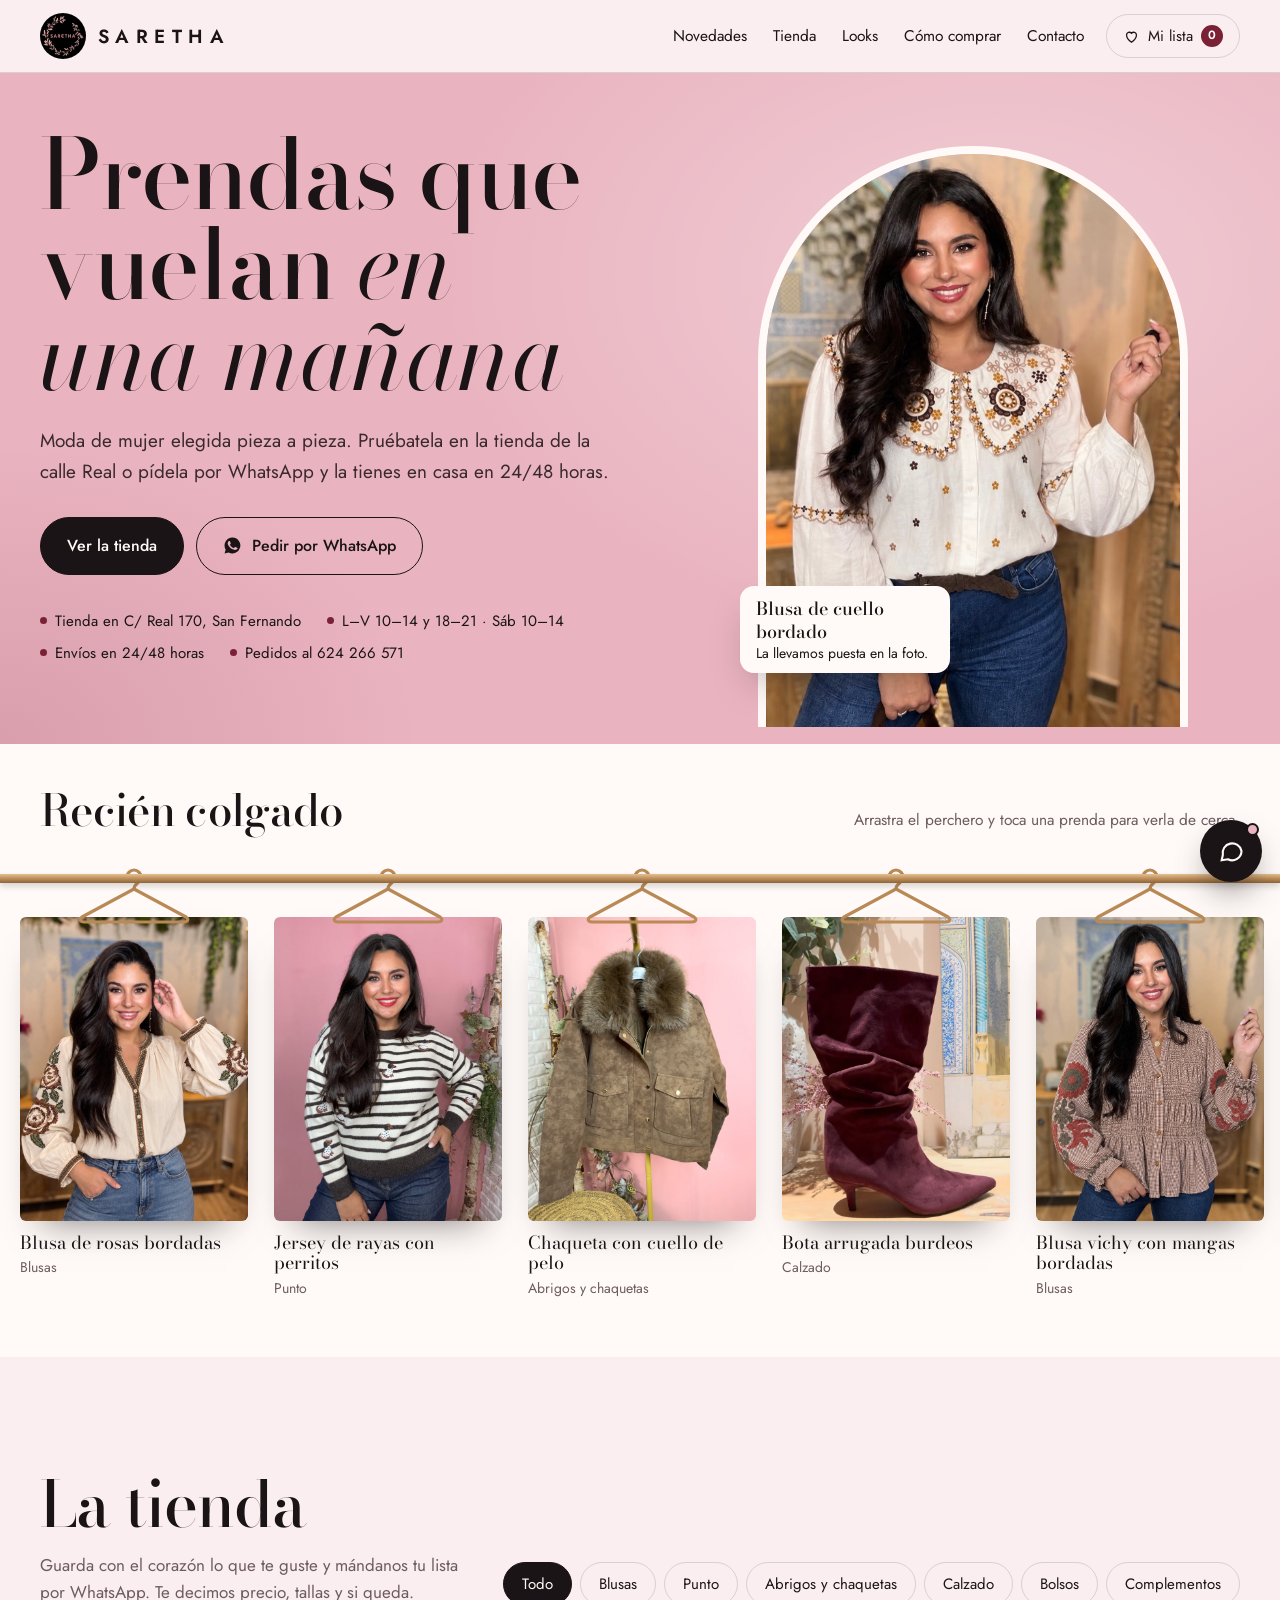
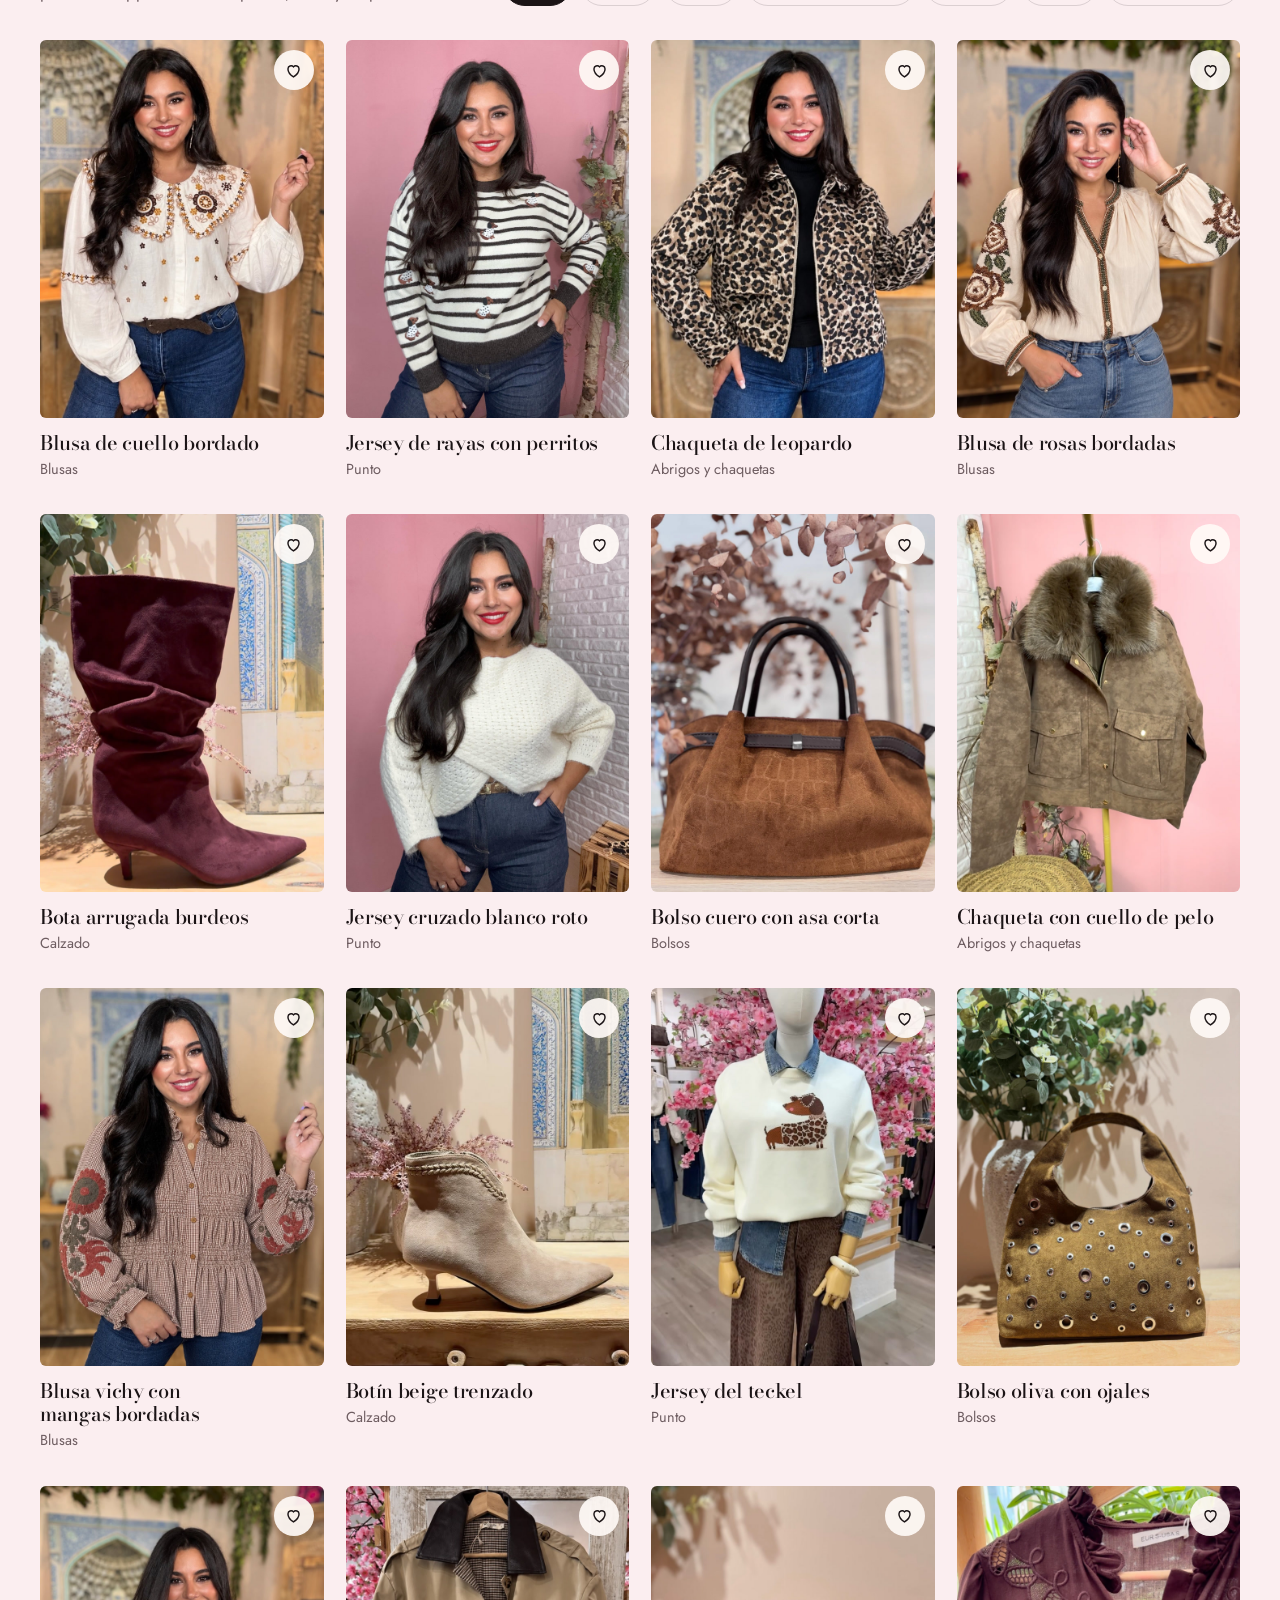
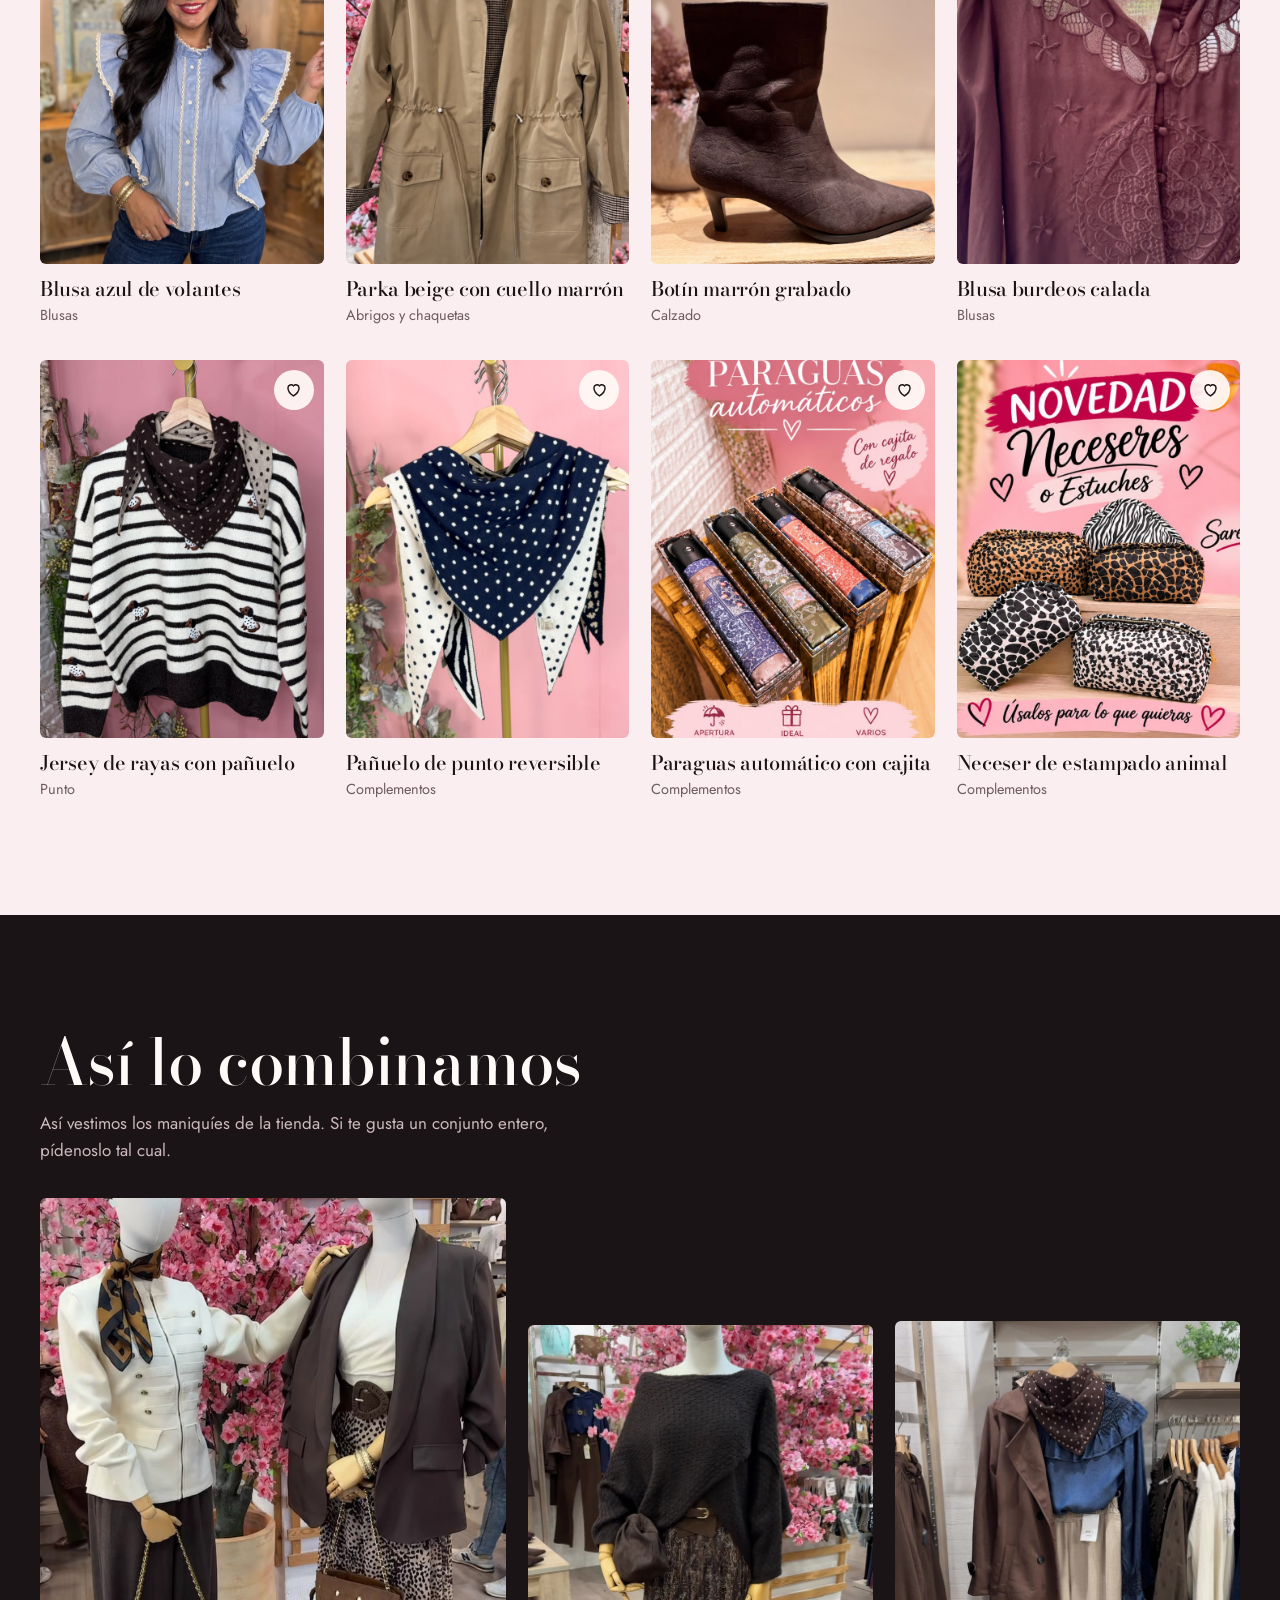
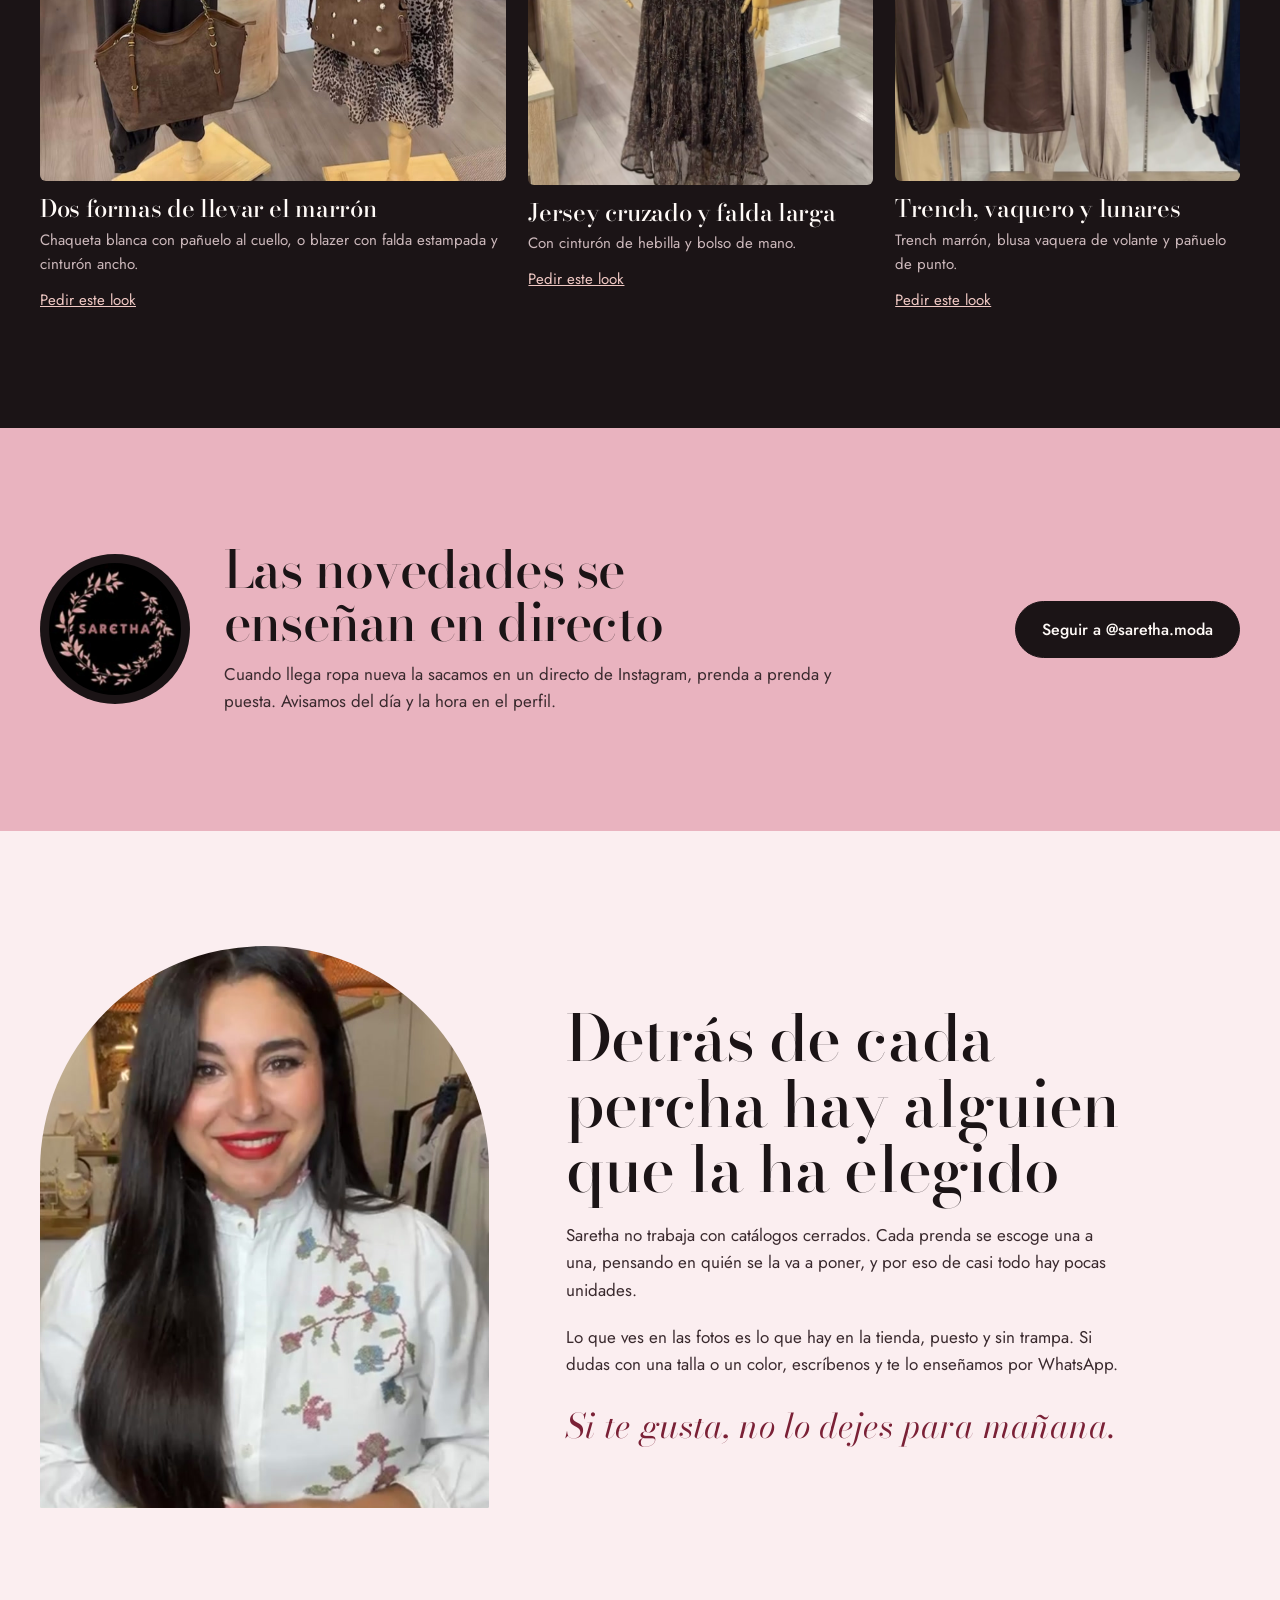
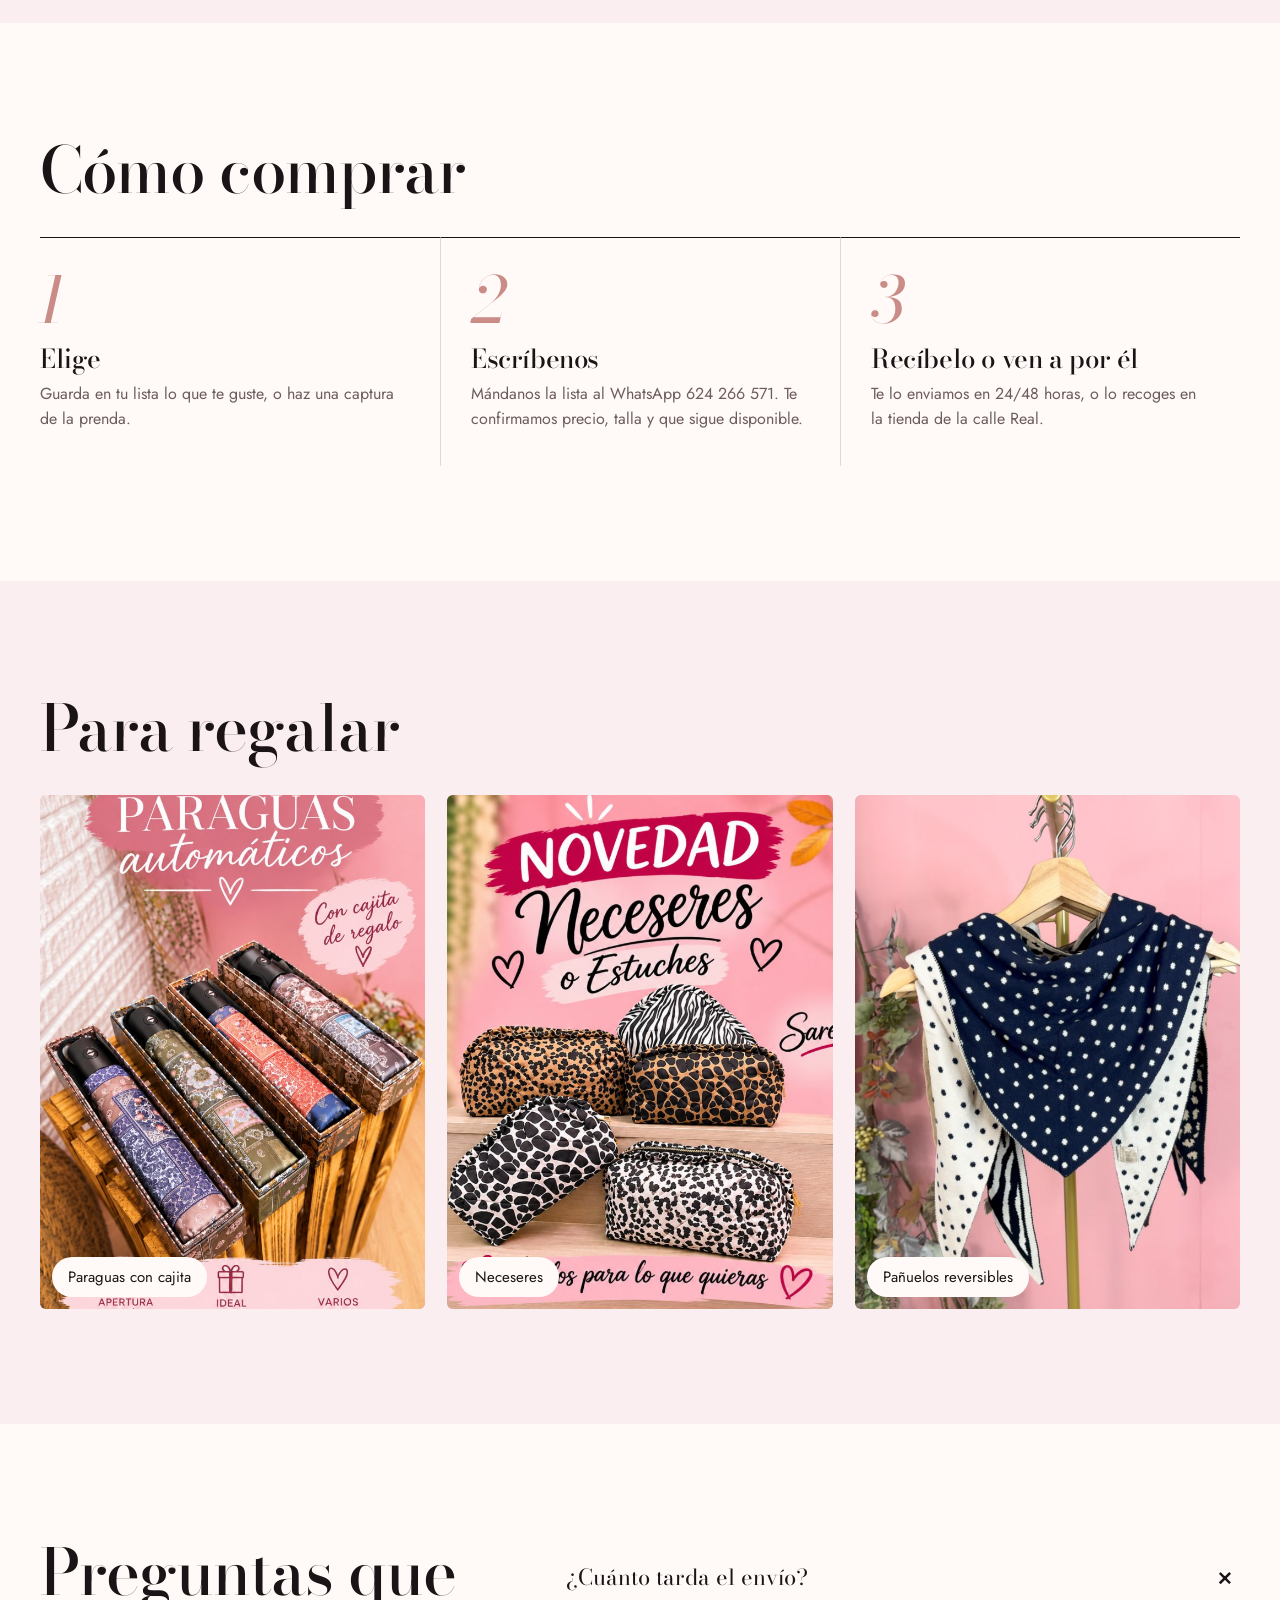
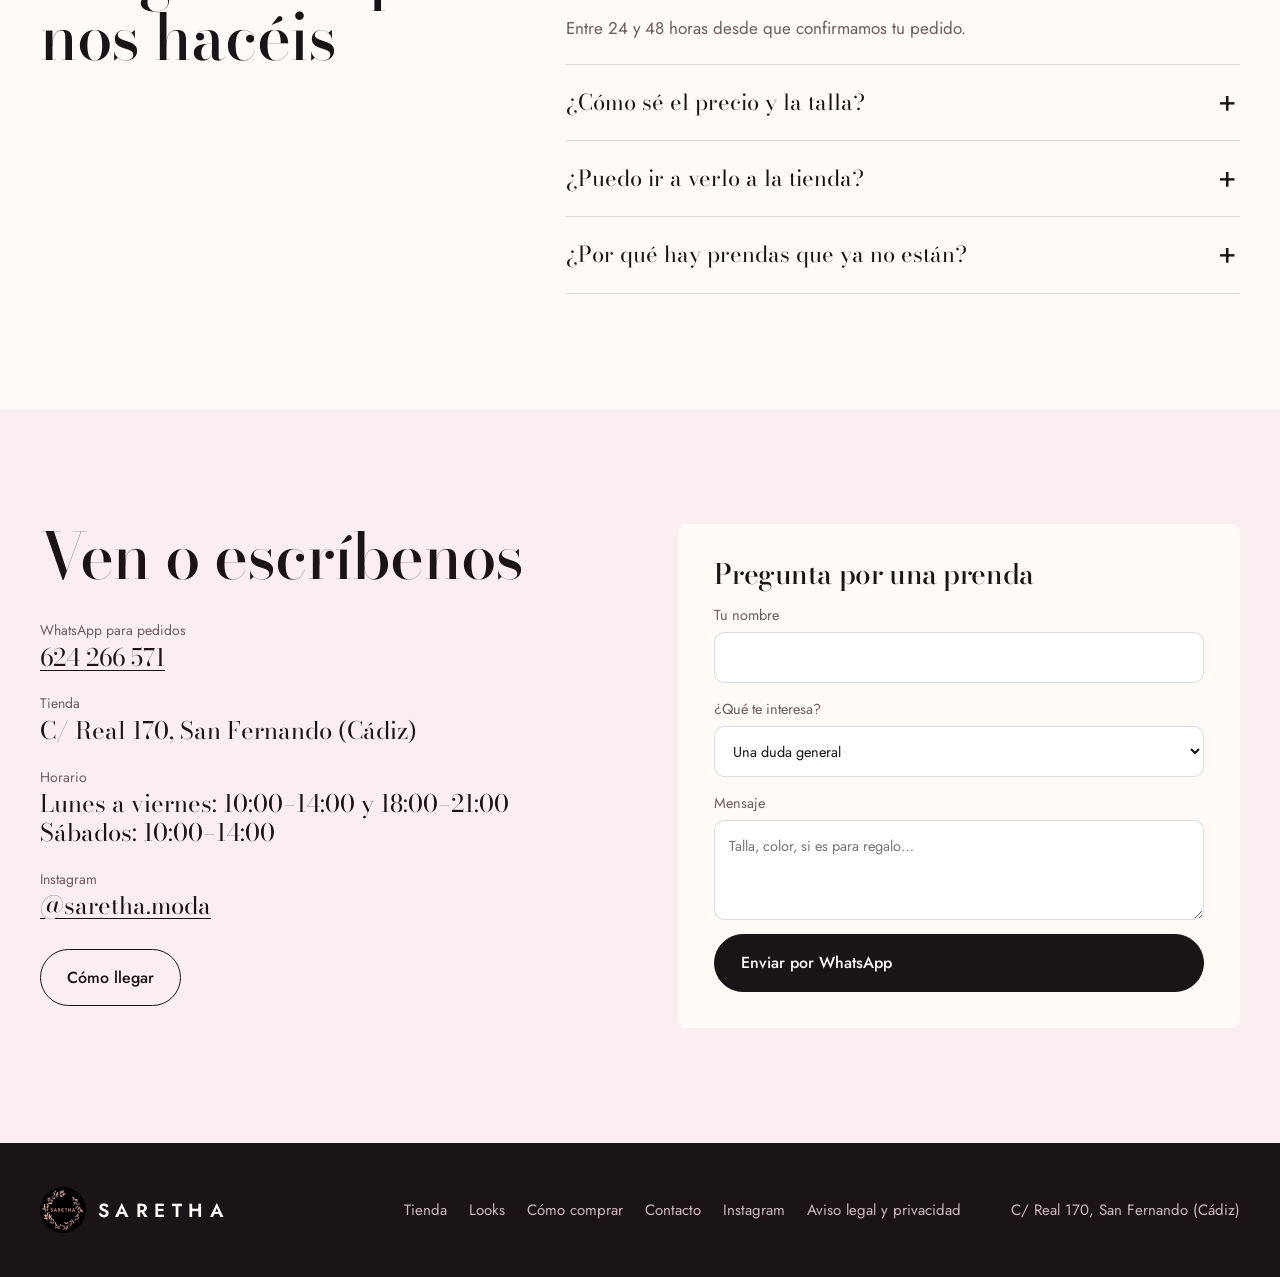
==== commit d025e204: "Saretha: añadir el horario de la tienda y el enlace al aviso legal Co-Authored-By: Claude Opus 5.5 <" ====
--- a/saretha-web/index.html
+++ b/saretha-web/index.html
@@ -16,7 +16,7 @@
 <meta property="og:description" content="Prendas elegidas pieza a pieza. Pruébatelas en la calle Real o pídelas por WhatsApp.">
 <meta property="og:url" content="https://saretha.es/">
 <meta property="og:image" content="https://saretha.es/img/blusa-cuello-bordado.jpg">
-<script type="application/ld+json">{"@context":"https://schema.org","@type":"ClothingStore","name":"Saretha","url":"https://saretha.es/","image":"https://saretha.es/img/logo.jpg","telephone":"+34624266571","address":{"@type":"PostalAddress","streetAddress":"Calle Real 170","addressLocality":"San Fernando","addressRegion":"Cádiz","addressCountry":"ES"},"sameAs":["https://www.instagram.com/saretha.moda/"]}</script>
+<script type="application/ld+json">{"@context":"https://schema.org","@type":"ClothingStore","name":"Saretha","url":"https://saretha.es/","image":"https://saretha.es/img/logo.jpg","telephone":"+34624266571","address":{"@type":"PostalAddress","streetAddress":"Calle Real 170","addressLocality":"San Fernando","addressRegion":"Cádiz","addressCountry":"ES"},"openingHoursSpecification":[{"@type":"OpeningHoursSpecification","dayOfWeek":["Monday","Tuesday","Wednesday","Thursday","Friday"],"opens":"10:00","closes":"14:00"},{"@type":"OpeningHoursSpecification","dayOfWeek":["Monday","Tuesday","Wednesday","Thursday","Friday"],"opens":"18:00","closes":"21:00"},{"@type":"OpeningHoursSpecification","dayOfWeek":"Saturday","opens":"10:00","closes":"14:00"}],"sameAs":["https://www.instagram.com/saretha.moda/"]}</script>
 <link rel="preconnect" href="https://fonts.googleapis.com"><link rel="preconnect" href="https://fonts.gstatic.com" crossorigin>
 <link rel="stylesheet" href="https://fonts.googleapis.com/css2?family=Bodoni+Moda:ital,opsz,wght@0,6..96,400..800;1,6..96,400..800&family=Jost:wght@400;500;600&display=swap">
 <style>
@@ -292,7 +292,7 @@
         <a class="btn" href="#tienda">Ver la tienda</a>
         <a class="btn claro" data-wa="Hola Saretha, vengo de la web y quiero hacer un pedido." href="#"><svg viewBox="0 0 24 24" fill="currentColor"><path d="M12 2a10 10 0 0 0-8.600 15.100L2 22l5-1.300A10 10 0 1 0 12 2Zm5.800 14.200c-.2.700-1.400 1.300-2 1.400-.5 0-1.100.2-3.600-.8-3-1.200-5-4.300-5.100-4.500-.2-.2-1.200-1.600-1.200-3s.800-2.200 1-2.500c.3-.3.600-.4.800-.4h.600c.2 0 .4 0 .6.500l.9 2.100c.1.200.1.400 0 .6l-.4.6-.4.5c-.2.2-.3.4-.1.7.2.300.8 1.400 1.800 2.200 1.200 1.100 2.300 1.400 2.600 1.600.3.100.5.100.7-.1l1-1.200c.2-.3.4-.2.7-.1l2 1c.3.100.5.200.6.300.1.200.1.800-.1 1.500Z"/></svg>Pedir por WhatsApp</a>
       </div>
-      <ul class="datos"><li>Tienda en C/ Real 170, San Fernando</li><li>Envíos en 24/48 horas</li><li>Pedidos al 624 266 571</li></ul>
+      <ul class="datos"><li>Tienda en C/ Real 170, San Fernando</li><li>L–V 10–14 y 18–21 · Sáb 10–14</li><li>Envíos en 24/48 horas</li><li>Pedidos al 624 266 571</li></ul>
     </div>
     <figure class="arco">
       <img src="img/blusa-cuello-bordado.jpg" alt="Blusa blanca con cuello grande bordado, con vaqueros" width="700" height="945">
@@ -379,7 +379,7 @@
     <div>
       <details open><summary>¿Cuánto tarda el envío?</summary><p>Entre 24 y 48 horas desde que confirmamos tu pedido.</p></details>
       <details><summary>¿Cómo sé el precio y la talla?</summary><p>Escríbenos por WhatsApp con la prenda que te gusta. Te decimos el precio, las tallas que quedan y cómo talla.</p></details>
-      <details><summary>¿Puedo ir a verlo a la tienda?</summary><p>Sí. Estamos en la calle Real 170, en San Fernando (Cádiz). Si vienes a por algo concreto, escríbenos antes para confirmar que sigue disponible.</p></details>
+      <details><summary>¿Puedo ir a verlo a la tienda?</summary><p>Sí. Estamos en la calle Real 170, en San Fernando (Cádiz). Abrimos de lunes a viernes de 10:00 a 14:00 y de 18:00 a 21:00, y los sábados de 10:00 a 14:00. Si vienes a por algo concreto, escríbenos antes para confirmar que sigue disponible.</p></details>
       <details><summary>¿Por qué hay prendas que ya no están?</summary><p>Traemos pocas unidades de cada modelo. Cuando se acaban, salen de la web.</p></details>
     </div>
   </div>
@@ -392,6 +392,7 @@
       <dl>
         <div><dt>WhatsApp para pedidos</dt><dd><a data-wa="Hola Saretha, vengo de la web." href="#">624 266 571</a></dd></div>
         <div><dt>Tienda</dt><dd>C/ Real 170, San Fernando (Cádiz)</dd></div>
+        <div><dt>Horario</dt><dd>Lunes a viernes: 10:00–14:00 y 18:00–21:00<br>Sábados: 10:00–14:00</dd></div>
         <div><dt>Instagram</dt><dd><a href="https://www.instagram.com/saretha.moda/" target="_blank" rel="noopener">@saretha.moda</a></dd></div>
       </dl>
       <p style="margin-top:28px"><a class="btn claro" href="https://www.google.com/maps/search/?api=1&query=Calle+Real+170+San+Fernando+C%C3%A1diz" target="_blank" rel="noopener">Cómo llegar</a></p>
@@ -410,7 +411,7 @@
 <footer class="pie">
   <div class="w">
     <a class="marca" href="#inicio"><img src="img/logo.jpg" alt="" width="46" height="46"><span>SARETHA</span></a>
-    <nav><a href="#tienda">Tienda</a><a href="#looks">Looks</a><a href="#comprar">Cómo comprar</a><a href="#contacto">Contacto</a><a href="https://www.instagram.com/saretha.moda/" target="_blank" rel="noopener">Instagram</a></nav>
+    <nav><a href="#tienda">Tienda</a><a href="#looks">Looks</a><a href="#comprar">Cómo comprar</a><a href="#contacto">Contacto</a><a href="https://www.instagram.com/saretha.moda/" target="_blank" rel="noopener">Instagram</a><a href="aviso-legal.html">Aviso legal y privacidad</a></nav>
     <span>C/ Real 170, San Fernando (Cádiz)</span>
   </div>
 </footer>
@@ -525,7 +526,7 @@
   if(has('envio','envia','llega','tarda','plazo','correo'))return bot('Enviamos en 24/48 horas desde que confirmamos tu pedido.'+FIN);
   if(has('precio','cuesta','cuanto','vale','talla','medida'))return bot('El precio y las tallas te los decimos al momento por WhatsApp, porque de cada prenda hay pocas unidades y cambian rápido.'+FIN,['Ver por tipo de prenda']);
   if(has('donde','direccion','tienda fisica','calle','ubicacion','llegar','san fernando'))return bot('Estamos en la calle Real 170, en San Fernando (Cádiz).\n\n<a href="https://www.google.com/maps/search/?api=1&query=Calle+Real+170+San+Fernando+C%C3%A1diz" target="_blank" rel="noopener">Abrir en Google Maps</a>'+FIN);
-  if(has('horario','abris','abre','cierra','hora'))return bot('El horario de la tienda te lo confirmamos por WhatsApp.'+FIN);
+  if(has('horario','abris','abre','cierra','hora'))return bot('Abrimos de lunes a viernes de 10:00 a 14:00 y de 18:00 a 21:00.\nLos sábados, de 10:00 a 14:00.\n\nEstamos en la calle Real 170, San Fernando.'+FIN);
   if(has('comprar','pedido','pedir','pagar','pago','como compro'))return bot('Es fácil:\n1. Guarda en tu lista lo que te guste.\n2. Mándanosla por WhatsApp.\n3. Te lo enviamos en 24/48 horas o lo recoges en tienda.'+FIN);
   if(has('regal'))return bot('Para regalar tenemos paraguas con su cajita, neceseres y pañuelos de punto reversibles. Los tienes en «Para regalar».'+FIN);
   if(has('directo','instagram','novedad'))return bot('Las novedades las enseñamos en directo en Instagram, en <a href="https://www.instagram.com/saretha.moda/" target="_blank" rel="noopener">@saretha.moda</a>. Avisamos allí del día y la hora.'+FIN);
